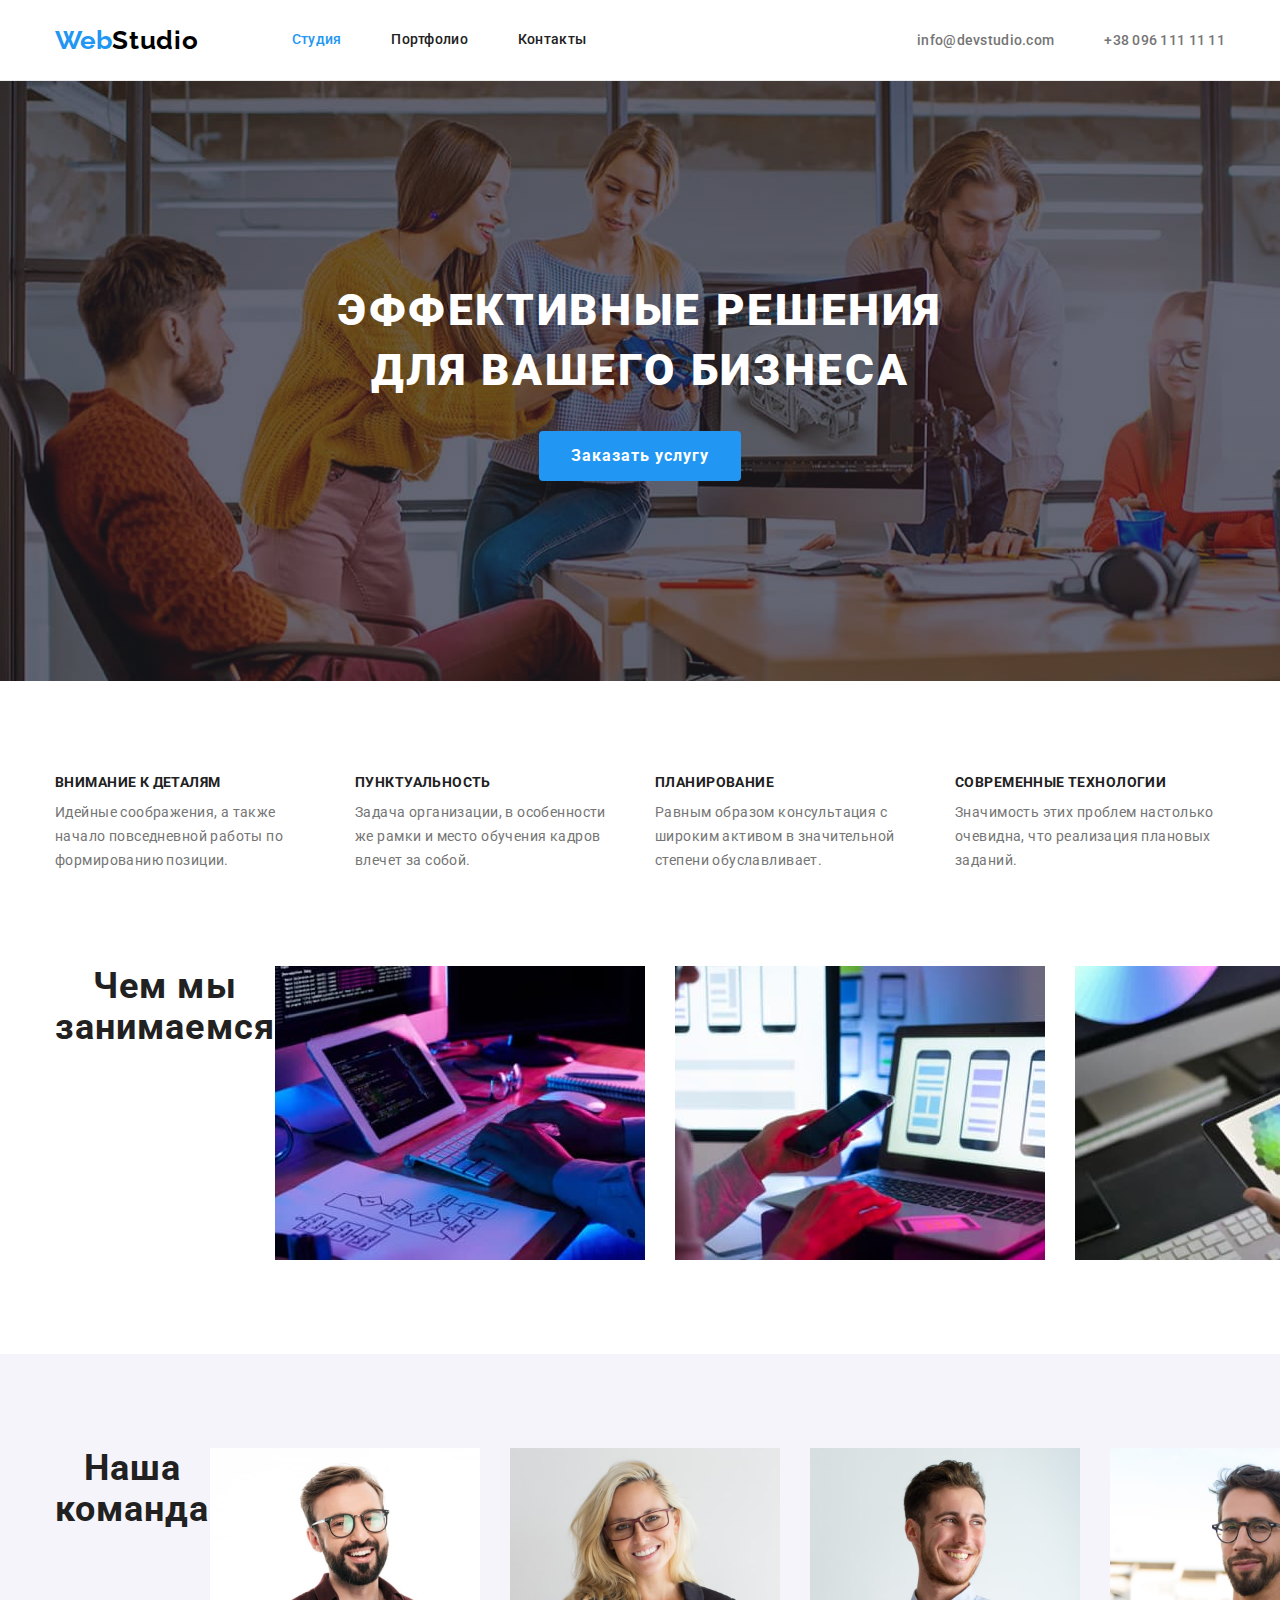
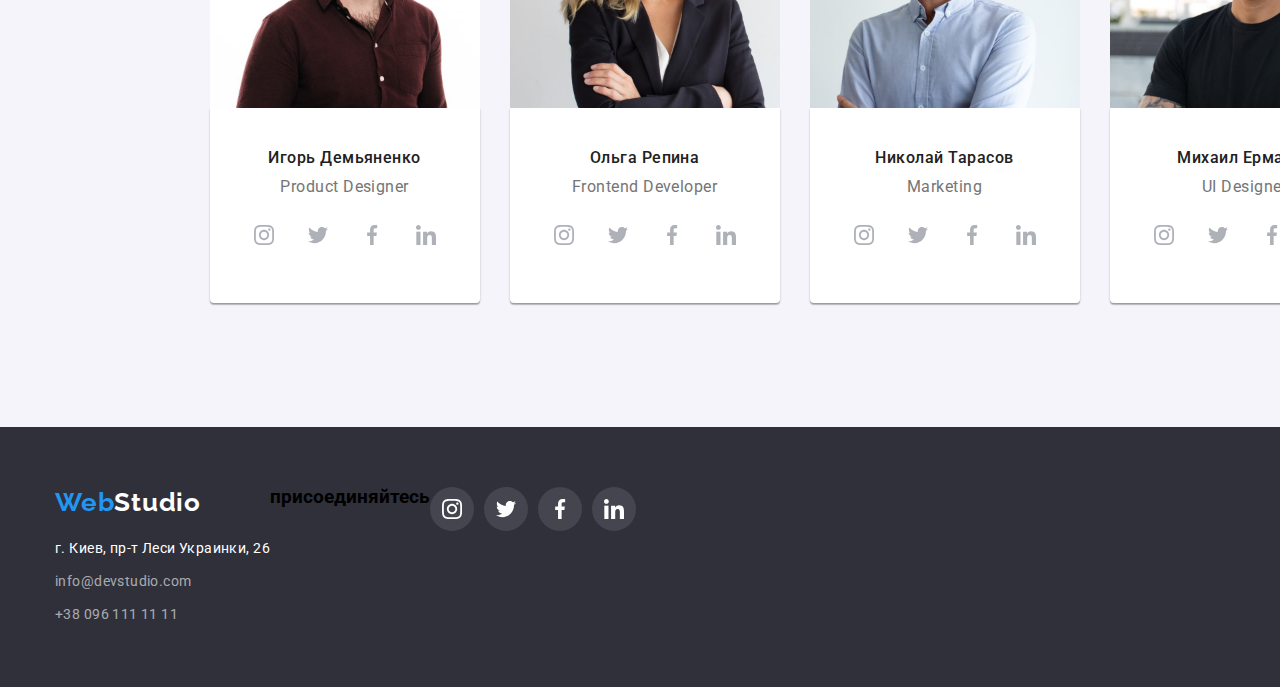
==== index.html @ 0be89f27 "hw4 изменения2" ====
<!DOCTYPE html>
<html lang="ru">
<head>
    <meta charset="UTF-8">
    <meta http-equiv="X-UA-Compatible" content="IE=edge">
    <meta name="viewport" content="width=device-width, initial-scale=1.0">
    <link rel="preconnect" href="https://fonts.googleapis.com">
    <link rel="preconnect" href="https://fonts.gstatic.com" crossorigin>
    <link href="https://fonts.googleapis.com/css2?family=Raleway:wght@700&family=Roboto:wght@400;500;700;900&display=swap" rel="stylesheet">
    <link rel="stylesheet" href="https://cdnjs.cloudflare.com/ajax/libs/modern-normalize/1.1.0/modern-normalize.min.css">
    <link rel="stylesheet" href="./css/styles.css">

    <title>Document</title>
</head>
<body>
    <header class="header">
        <div class= "container main-nav">
        <a href="" class="header-logo link">Web<span class="header-logo-two link">Studio</span></a>
    <nav class="header-navigation">
     <ul class="header-list list">
         <li class="header-item"><a href="./index.html" class="header-link link current" >Студия</a></li>
         <li class="header-item"><a href="./portfolio.html" class="header-link link" >Портфолио</a></li>
         <li class="header-item"><a href="" class="header-link link">Контакты</a></li>
     </ul>
        </nav>
    <ul class="mailto-tel list">
     <li class="mailto-tel-item"><a href="mailto:info@devstudio.com" class="header-mailto link">info@devstudio.com</a><br></li>
     <li class="mailto-tel-item"><a href="tel:+380961111111" class="header-tel link">+38 096 111 11 11</a></li>
  </div>
    </header>

<main>
    <section class="hero">
        <h1 class="hero-title">Эффективные решения <br/> для вашего бизнеса</h1>
        <button type="button" class="hero-btn">Заказать услугу</button>            
    </section>

    <section class="section-one section">
         <!-- скрытый заголовок-->
         <h2 class="visually-hidden">Наши обязанности</h2>
        <div class="container">
        <ul class="section-one-list list">
            <li class="section-one-item">
                <h3 class="section-one-subtitle">Внимание к деталям</h3>
                <p class="section-one-text">Идейные соображения, а также начало повседневной работы по формированию позиции.</p>
            </li>
            <li class="section-one-item">
                <h3 class="section-one-subtitle">Пунктуальность</h3>
                <p class="section-one-text">Задача организации, в особенности же рамки и место обучения кадров влечет за собой.</p>
            </li>
            <li class="section-one-item">
                <h3 class="section-one-subtitle">Планирование</h3>
                <p class="section-one-text">Равным образом консультация с широким активом в значительной степени обуславливает.</p>
            </li>
            <li class="section-one-item">
                <h3 class="section-one-subtitle">Современные технологии</h3>
                <p class="section-one-text">Значимость этих проблем настолько очевидна, что реализация плановых заданий.</p>
            </li>
        </ul>
    </div>
    </section>

    <section class="work section">
        <div class= "container">
        <h2 class="work-top-text">Чем мы занимаемся</h2>
        <ul class="work-list list">
            <li class="work-item"><img src="./images/img.jpg" alt="Пишем сайт" width="370" height="294"/></li>
            <li class="work-item"><img src="./images/img1.jpg" alt="Создаем макет" width="370" height="294"/></li>
            <li class="work-item"><img src="./images/img2.jpg" alt="Создаем дизайн" width="370" height="294"/></li>
        </ul>
    </div>
    </section>

    <section class="team section">
        <div class= "container">
        <h2 class="team-top-text">Наша команда</h2>
        <ul class="team-list list">
            <li class="team-item"><img src="./images/foto.jpg" alt="Product Designer" width="270" height="260"/>
        <div class="team-card">
                <h3 class="team-subtitle">Игорь Демьяненко</h3>
                <p class="team-text">Product Designer</p>
                <ul class="team-soc-list list">
                    <li class="team-soc-item">
                        <a href="" class="team-soc-link">
                        <svg class="team-soc-icon" width="20" height="20">
                            <use href="./images/symbol-defs.svg#icon-instagram-2"></use>
                        </svg>
                        </a>
                    </li>
                    <li class="team-soc-item">
                        <a href="" class="team-soc-link">
                            <svg class="team-soc-icon" width="20" height="20">
                                <use href="./images/symbol-defs.svg#icon-twitter-1"></use>
                            </svg>
                        </a>
                    </li>
                    <li class="team-soc-item">
                        <a href="" class="team-soc-link">
                            <svg class="team-soc-icon" width="20" height="20">
                                <use href="./images/symbol-defs.svg#icon-facebook-1"></use>
                            </svg>
                        </a>
                    </li>
                    <li class="team-soc-item">
                        <a href="" class="team-soc-link">
                            <svg class="team-soc-icon" width="20" height="20">
                                <use href="./images/symbol-defs.svg#icon-linkedin-1"></use>
                            </svg>
                        </a>
                    </li>
                </ul>
                </div>
            </li>
            <li class="team-item"><img src="./images/foto1.jpg" alt="Frontend Developer" width="270" height="260"/>
                <div class="team-card">
                <h3 class="team-subtitle">Ольга Репина</h3>
                <p class="team-text">Frontend Developer</p>
                <ul class="team-soc-list list">
                    <li class="team-soc-item">
                        <a href="" class="team-soc-link">
                            <svg class="team-soc-icon" width="20" height="20">
                                <use href="./images/symbol-defs.svg#icon-instagram-2"></use>
                            </svg>
                        </a>
                    </li>
                    <li class="team-soc-item">
                        <a href="" class="team-soc-link">
                            <svg class="team-soc-icon" width="20" height="20">
                                <use href="./images/symbol-defs.svg#icon-twitter-1"></use>
                            </svg>
                        </a>
                    </li>
                    <li class="team-soc-item">
                        <a href="" class="team-soc-link">
                            <svg class="team-soc-icon" width="20" height="20">
                                <use href="./images/symbol-defs.svg#icon-facebook-1"></use>
                            </svg>
                        </a>
                    </li>
                    <li class="team-soc-item">
                        <a href="" class="team-soc-link">
                            <svg class="team-soc-icon" width="20" height="20">
                                <use href="./images/symbol-defs.svg#icon-linkedin-1"></use>
                            </svg>
                        </a>
                    </li>
                </ul>
                </div>
            </li>
            <li class="team-item"><img src="./images/foto2.jpg" alt="Marketing" width="270" height="260"/>
            <div class="team-card">
                <h3 class="team-subtitle">Николай Тарасов</h3>
                <p class="team-text">Marketing</p>
                <ul class="team-soc-list list">
                    <li class="team-soc-item">
                        <a href="" class="team-soc-link">
                            <svg class="team-soc-icon" width="20" height="20">
                                <use href="./images/symbol-defs.svg#icon-instagram-2"></use>
                            </svg>
                        </a>
                    </li>
                    <li class="team-soc-item">
                        <a href="" class="team-soc-link">
                            <svg class="team-soc-icon" width="20" height="20">
                                <use href="./images/symbol-defs.svg#icon-twitter-1"></use>
                            </svg>
                        </a>
                    </li>
                    <li class="team-soc-item">
                        <a href="" class="team-soc-link">
                            <svg class="team-soc-icon" width="20" height="20">
                                <use href="./images/symbol-defs.svg#icon-facebook-1"></use>
                            </svg>
                        </a>
                    </li>
                    <li class="team-soc-item">
                        <a href="" class="team-soc-link">
                            <svg class="team-soc-icon" width="20" height="20">
                                <use href="./images/symbol-defs.svg#icon-linkedin-1"></use>
                            </svg>
                        </a>
                    </li>
                </ul>
            </div>
                </li>
            <li class="team-item"><img src="./images/foto3.jpg" alt="UI Designer" width="270" height="260"/> 
                <div class="team-card">
                <h3 class="team-subtitle">Михаил Ермаков</h3>
                <p class="team-text">UI Designer</p>
                <ul class="team-soc-list list">
                    <li class="team-soc-item">
                        <a href="" class="team-soc-link">
                            <svg class="team-soc-icon" width="20" height="20">
                                <use href="./images/symbol-defs.svg#icon-instagram-2"></use>
                            </svg>
                        </a>
                    </li>
                    <li class="team-soc-item">
                        <a href="" class="team-soc-link">
                            <svg class="team-soc-icon" width="20" height="20">
                                <use href="./images/symbol-defs.svg#icon-twitter-1"></use>
                            </svg>
                        </a>
                    </li>
                    <li class="team-soc-item">
                        <a href="" class="team-soc-link">
                            <svg class="team-soc-icon" width="20" height="20">
                                <use href="./images/symbol-defs.svg#icon-facebook-1"></use>
                            </svg>
                        </a>
                    </li>
                    <li class="team-soc-item">
                        <a href="" class="team-soc-link">
                            <svg class="team-soc-icon" width="20" height="20">
                                <use href="./images/symbol-defs.svg#icon-linkedin-1"></use>
                            </svg>
                        </a>
                    </li>
                </ul>
                </div>
            </li>
        </ul>
    </div>
    </section>
    </main>
<footer class="footer">
    <div class="container">
    <div class="footer-main">
        <a href="" class="footer-logo link">Web<span class="footer-logo-two link">Studio</span></a>
        <address class="adress">
            <div class="adress-text">г. Киев, пр-т Леси Украинки, 26</div>
            <div class="footer-contacts"><a href="mailto:info@devstudio.com"
                    class="adress-mailto link">info@devstudio.com</a> <br></div>
            <div> <a href="tel:+380961111111" class="adress-tel link">+38 096 111 11 11</a></div>
        </address>
        </div>
       
        <div class="footer-soc-content">
            <h3 class="footer-title">присоединяйтесь</h3>
            <ul class="footer-soc-list list">
                <li class="footer-soc-item">
                    <a href="" class="footer-soc-link">
                        <svg class="footer-soc-icon" width="20" height="20">
                            <use href="./images/symbol-defs.svg#icon-instagram-2"></use>
                        </svg>
                    </a>
                </li>
                <li class="footer-soc-item">
                    <a href="" class="footer-soc-link">
                        <svg class="footer-soc-icon" width="20" height="20">
                            <use href="./images/symbol-defs.svg#icon-twitter-1"></use>
                        </svg>
                    </a>
                </li>
                <li class="footer-soc-item">
                    <a href="" class="footer-soc-link">
                        <svg class="footer-soc-icon" width="20" height="20">
                            <use href="./images/symbol-defs.svg#icon-facebook-1"></use>
                        </svg>
                    </a>
                </li>
                <li class="footer-soc-item">
                    <a href="" class="footer-soc-link">
                        <svg class="footer-soc-icon" width="20" height="20">
                            <use href="./images/symbol-defs.svg#icon-linkedin-1"></use>
                        </svg>
                    </a>
                </li>
            </ul>
        </div>
    </div>
</footer>
    
</body>
</html>
---- css/styles.css ----
:root {
    --header-color: #757575;
    --title-color: #212121;
    --main-color: #FFFFFF;
}

html{
    box-sizing: border-box;
}

*, 
*::before, 
*::after{box-sizing: inherit;}

body {
    font-family: "Roboto", Tahoma, sans-serif;
    margin: 0;
}

h1,
h2,
h3,
h4,
h5,
h6,
p {
    margin-top: 0;
    margin-bottom: 0;
}

img
    {
    display: block;
    max-width: 100%;
}

.list {
    list-style: none;
    margin: 0;
    padding: 0;
}

.link {
    text-decoration: none;
}

.visually-hidden {
    position: absolute;
    white-space: nowrap;
    width: 1px;
    height: 1px;
    overflow: hidden;
    border: 0;
    padding: 0;
    clip: rect(0 0 0 0);
    clip-path: inset(50%);
    margin: -1px;
  }
  
  .container {
    margin-left: auto;
    margin-right: auto;
    padding-left: 15px;
    padding-right: 15px;
    width: 1200px;
    display: flex;
}

.main-nav{
    display: flex;
    align-items: center;
}

  /*------------index.html-----------*/

.header {
    border-bottom: 1px solid #ececec;
  }

  .header-list{
    display: flex;
  }

   .header-link{
    display: block;
    padding-top: 32px;
    padding-bottom: 32px;
    
    font-weight: 500;
    font-size: 14px;
    line-height: 1.14;
    letter-spacing: 0.02em;
    color: #212121;
   }



   .header-list .header-item:not(:last-child){
    margin-right: 50px;
   }

   .nav{
       display: block;
   }

.header-navigation{
    margin-left: 93px;
}

.header-logo {
    /*margin-right: 93px;
    margin-left: 215px;*/
    font-family: 'Raleway', Tahoma, sans-serif;
    font-style: normal;
    font-weight: 700;
    font-size: 26px;
    line-height: 1.19;
    color: #2196F3;
}

.header-logo-two {
    font-family: 'Raleway', Tahoma, sans-serif;
    font-style: normal;
    font-weight: 700;
    font-size: 26px;
    line-height: 1.19;
    letter-spacing: 0.03em;
    color: #000000;
}


.header-link:hover,
.header-link:focus {
    color: #2196F3;
}

.current {
    color: #2196F3 ;
}

.header-mailto, .header-tel {
    font-weight: 500;
    font-size: 14px;
    line-height: 1.14;
    letter-spacing: 0.02em;
    color: var(--header-color);
}

.mailto-tel{
    display: flex;
    margin-left: auto;
}

.mailto-tel .mailto-tel-item:not(:last-child){
    margin-right: 50px;
   }


.header-mailto:hover,
.header-mailto:focus,
.header-tel:hover,
.header-tel:focus {
    color: #2196F3;
}

.hero-title {
    margin-bottom: 30px;

    font-weight: 900;
    font-size: 44px;
    line-height: 1.36;
    letter-spacing: 0.06em;
    text-transform: uppercase;
    color: var(--main-color)
    }

.hero {
    padding-top: 200px;
    padding-bottom: 200px;
    background-color: #2F303A;
    text-align: center;
    background-image: linear-gradient(
     rgba(47, 48, 58, 0.4),
     rgba(47, 48, 58, 0.4)
     ),
      url(../images/img12.jpg);
background-repeat: no-repeat;
background-size: cover;
max-width: 1280px;
margin: 0 auto;
}

    .hero-btn {
    border-radius: 4px;
    border: 0;
    padding: 10px 32px;

    font-weight: 700;
    font-size: 16px;
    line-height: 1.88;
    letter-spacing: 0.06em;
    color: #FFFFFF;
    background-color: #2196F3;
    cursor: pointer;
}

.hero-btn:hover, 
.hero-btn:focus{
    color:#FFFFFF;
    background-color: #0f76ca;
}

.section {
    padding-top: 94px;
    padding-bottom: 94px;
}

.section-one-list{
    display: flex;
    flex-wrap: nowrap;
}

.section-one, .work {
    background-color: #FFFFFF;
}

.section-one-item {
    width: 270px;
    margin-right: 30px;
    margin-bottom: 30px;
}

.section-one-item:nth-child(4n) {
    margin-right: 0;
}

.section-one-item:nth-last-child(-n + 4) {
    margin-bottom: 0;
}

.section-one-subtitle {
    margin-top: 0;
    margin-bottom: 10px;
    font-size: 14px;
    line-height: 1.14;
    letter-spacing: 0.03em;
    text-transform: uppercase;
    color: #212121;
}

.section-one-text {
    font-weight: 400;
    font-size: 14px;
    line-height: 1.71;
    letter-spacing: 0.03em;
    color: var(--header-color);
}

.work{
    padding-top: 0;
}
.work-list{
    display: flex;
    align-items: center;
    padding: 0;
}

.work-item {
    width: 370px;
    margin-right: 30px;
    margin-bottom: 30px;
}

.work-item:nth-child(3n) {
    margin-right: 0;
}

.work-item:nth-last-child(-n + 3) {
    margin-bottom: 0;
}

.work-top-text {
    margin-top: 0;
    margin-bottom: 50px;
   padding: 0;
   font-size: 36px;
   line-height: 1.12;
   text-align: center;
   letter-spacing: 0.03em;
   color: var(--title-color);
}

.team-top-text {
    margin-bottom: 50px;

    font-size: 36px;
    line-height: 1.12;
    text-align: center;
    letter-spacing: 0.03em;
    color: var(--title-color);
 }


.team {
   background: #F5F4FA;
}

.team-card {
    padding-top: 30px;
    padding-bottom: 30px;
    box-shadow: 0px 1px 3px rgba(0, 0, 0, 0.12),
        0px 1px 1px rgba(0, 0, 0, 0.14),
        0px 2px 1px rgba(0, 0, 0, 0.2);
    border-radius: 0px 0px 4px 4px;

    background: #FFFFFF;
}

.team-subtitle {
    font-weight: 500;
    font-size: 16px;
    line-height: 1.19;
    text-align: center;
    letter-spacing: 0.03em;
    color: #212121;
}

.team-text {
    font-size: 16px;
    line-height: 1.19;
    text-align: center;
    letter-spacing: 0.03em;
    color: var(--header-color);
    margin-bottom: 16px;
}

.team-list {
    display: flex;
    align-items: center;

    padding: 0;
    margin: 0;
}

.team-item {
    padding-bottom: 30px;
    margin: 0;
}

.team-subtitle {
    margin: 10px;
}

.team-item {
    width: 270px;
    margin-right: 30px;
    margin-bottom: 30px;
}

.team-item:nth-child(4n) {
    margin-right: 0;
}

.team-item:nth-last-child(-n + 4) {
    margin-bottom: 0;
}

.team-soc-item+.team-soc-item {
    margin-left: 10px;
}

.team-soc-link {
    width: 44px;
    height: 44px;
    background-color: #FFFFFF;
    border-radius: 50%;
    display: flex;
    justify-content: center;
    align-items: center;
    color: #AFB1B8;
   }

.team-soc-icon {
    fill: currentColor;
}

.team-soc-link:hover,
.team-soc-link:focus{
    background-color: #2196F3;
    color: #FFFFFF;
}

.team-soc-list {
    display: flex;
    justify-content: center;
    margin-bottom: 16px;
}


.footer {
    padding-top: 60px;
    padding-bottom: 60px;
    display: flex;
    background-color: #2F303A;
    
}

.footer-logo {
    font-family: 'Raleway', Tahoma, sans-serif;
    font-style: normal;
    font-weight: 700;
    font-size: 26px;
    line-height: 1.19;
    letter-spacing: 0.03em;
    color: #2196F3;
}

.footer-logo-two {
    font-family: 'Raleway', Tahoma, sans-serif;
    font-style: normal;
    font-weight: 700;
    font-size: 26px;
    line-height: 1.19;
    letter-spacing: 0.03em;
    color: #FFFFFF;
}

.adress-text {
    padding-top: 20px;
    margin-bottom: 9px;
    font-style: normal;
    font-size: 14px;
    line-height: 1.71;
    letter-spacing: 0.03em;
    color: #FFFFFF;
}

.footer-contacts {
    margin-bottom: 9px;
}

.adress-mailto {
    font-style: normal;
    font-size: 14px;
    line-height: 1.71;
    letter-spacing: 0.03em;
    color: rgba(255, 255, 255, 0.6);
}

.adress-mailto:hover, 
.adress-mailto:focus,
.adress-tel:hover, 
.adress-tel:focus{
    color: #2196F3;
}

.adress-tel {
    font-style: normal;
    font-size: 14px;
    line-height: 1.71;
    letter-spacing: 0.03em;
    color: rgba(255, 255, 255, 0.6);
}

.footer-soc-item+.footer-soc-item {
    margin-left: 10px;
}

.footer-soc-link {
    width: 44px;
    height: 44px;
    background-color: rgba(255, 255, 255, 0.1);
    border-radius: 50%;
    display: flex;
    justify-content: center;
    align-items: center;
    color: #FFFFFF;
}

.footer-soc-icon {
    fill: currentColor;
}

.footer-soc-link:hover,
.footer-soc-link:focus {
    background-color: #2196F3;
    color: #FFFFFF;
}

.footer-soc-list {
    display: flex;
}

.footer-soc-content {
    display: flex;

}
/*------------portfolio.html-----------*/

.section-portfolio{
    background-color: #FFFFFF;
}
.section-portfolio-list, .section-portfolio-list-nav {
    display: flex;
    flex-wrap: wrap;
    padding: 0;
    }

.section-portfolio-item {
    width:hi;
    margin-right: 30px;
    margin-bottom: 30px;
}

.section-portfolio-item:nth-child(3n) {
    margin-right: 0;
}

.section-portfolio-item:nth-last-child(-n + 3) {
    margin-bottom: 0;
} 


/*.section-portfolio-list{
    display: flex;
    flex-wrap: wrap;
    margin-left: -30px;
    margin-bottom: -30px;
}

.section-portfolio-item{
    width: calc(100% / 3 - 30px);
    margin-left: 30px;
    margin-bottom: 30px;
}
*/

.section-portfolio-btn:hover,
.section-portfolio-btn:focus {
    color: #FFFFFF;
    background-color: #2196F3;
}

.section-portfolio-subtitle {
    margin-bottom: 4px;
    font-size: 18px;
    line-height: 2;
    letter-spacing: 0.06em;
    color: #212121;
}

.section-portfolio-text {
    font-size: 16px;
    line-height: 1.9;
    letter-spacing: 0.03em;
    color: var(--header-color)
}

.section-portfolio-btn{
    border-radius: 4px;
    display: inline-block;
    padding: 6px 22px;

    border: none;
    font-weight: 500;
    font-size: 16px;
    line-height: 1.63;
    text-align: center;
  
    color: #212121;
    background-color:  #F5F4FA;
    cursor: pointer;
}

.section-portfolio-list-nav{
    display: flex;
    justify-content: center;
    margin-bottom: 50px;
}

.section-portfolio-list-nav .section-portfolio-item-nav:not(:last-child) {
    margin-right: 8px;
}

.cards{
    padding: 20px 24px;
    border: 1px solid #EEEEEE;
}
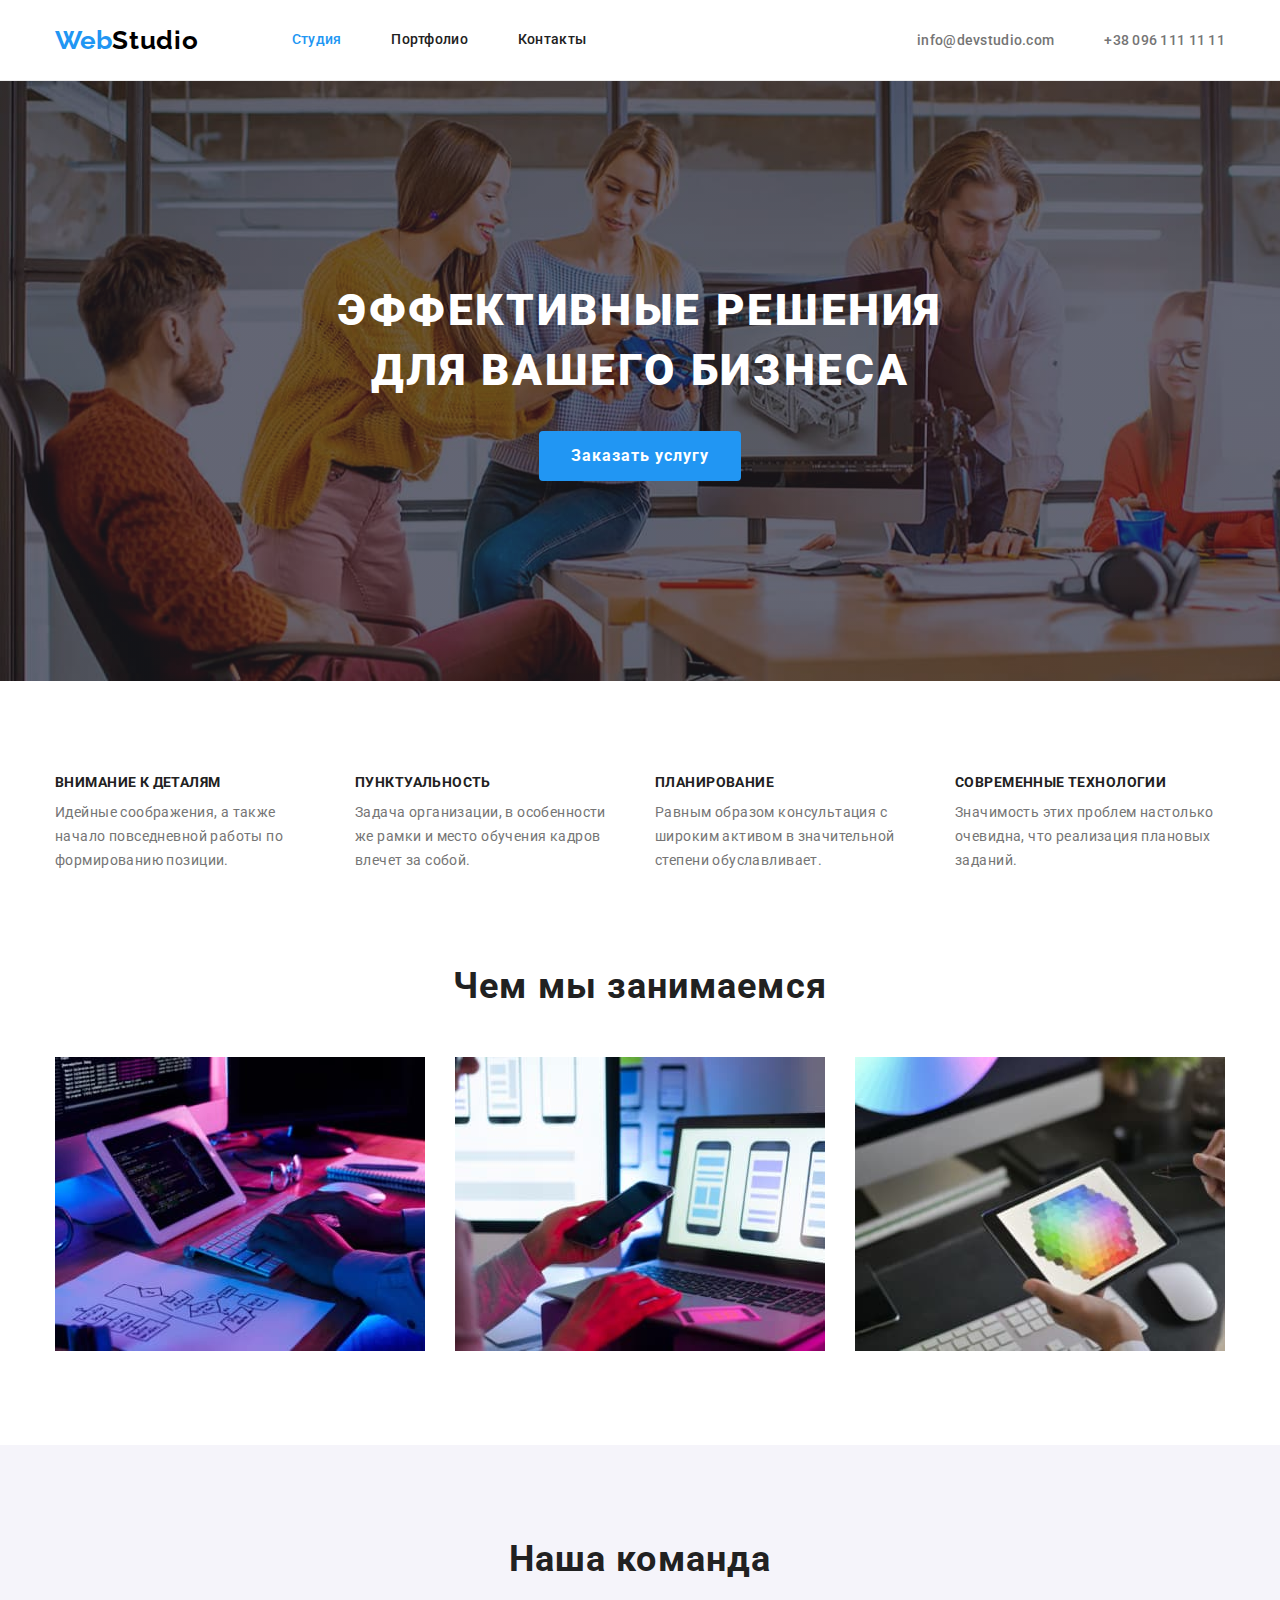
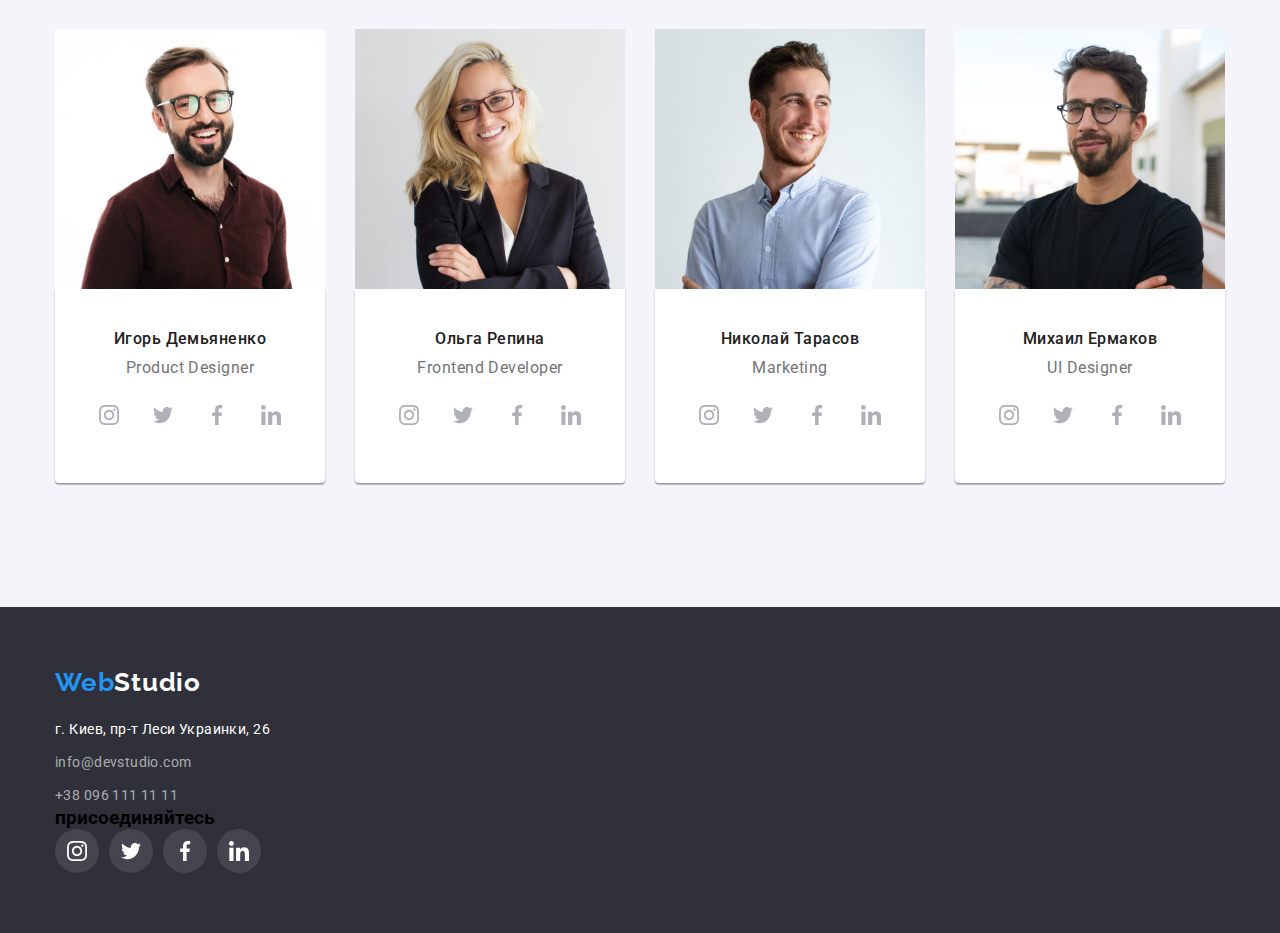
==== commit 36ed6d44: "изменения3" ====
--- a/index.html
+++ b/index.html
@@ -234,8 +234,7 @@
             <div> <a href="tel:+380961111111" class="adress-tel link">+38 096 111 11 11</a></div>
         </address>
         </div>
-       
-        <div class="footer-soc-content">
+    <div class="footer-soc-content">
             <h3 class="footer-title">присоединяйтесь</h3>
             <ul class="footer-soc-list list">
                 <li class="footer-soc-item">
--- a/css/styles.css
+++ b/css/styles.css
@@ -63,7 +63,7 @@
     padding-left: 15px;
     padding-right: 15px;
     width: 1200px;
-    display: flex;
+    display: ;
 }
 
 .main-nav{
@@ -186,7 +186,7 @@
       url(../images/img12.jpg);
 background-repeat: no-repeat;
 background-size: cover;
-max-width: 1280px;
+max-width: 1600px;
 margin: 0 auto;
 }
 
@@ -402,7 +402,6 @@
     padding-bottom: 60px;
     display: flex;
     background-color: #2F303A;
-    
 }
 
 .footer-logo {
@@ -491,10 +490,8 @@
     display: flex;
 }
 
-.footer-soc-content {
-    display: flex;
-
-}
+
+
 /*------------portfolio.html-----------*/
 
 .section-portfolio{
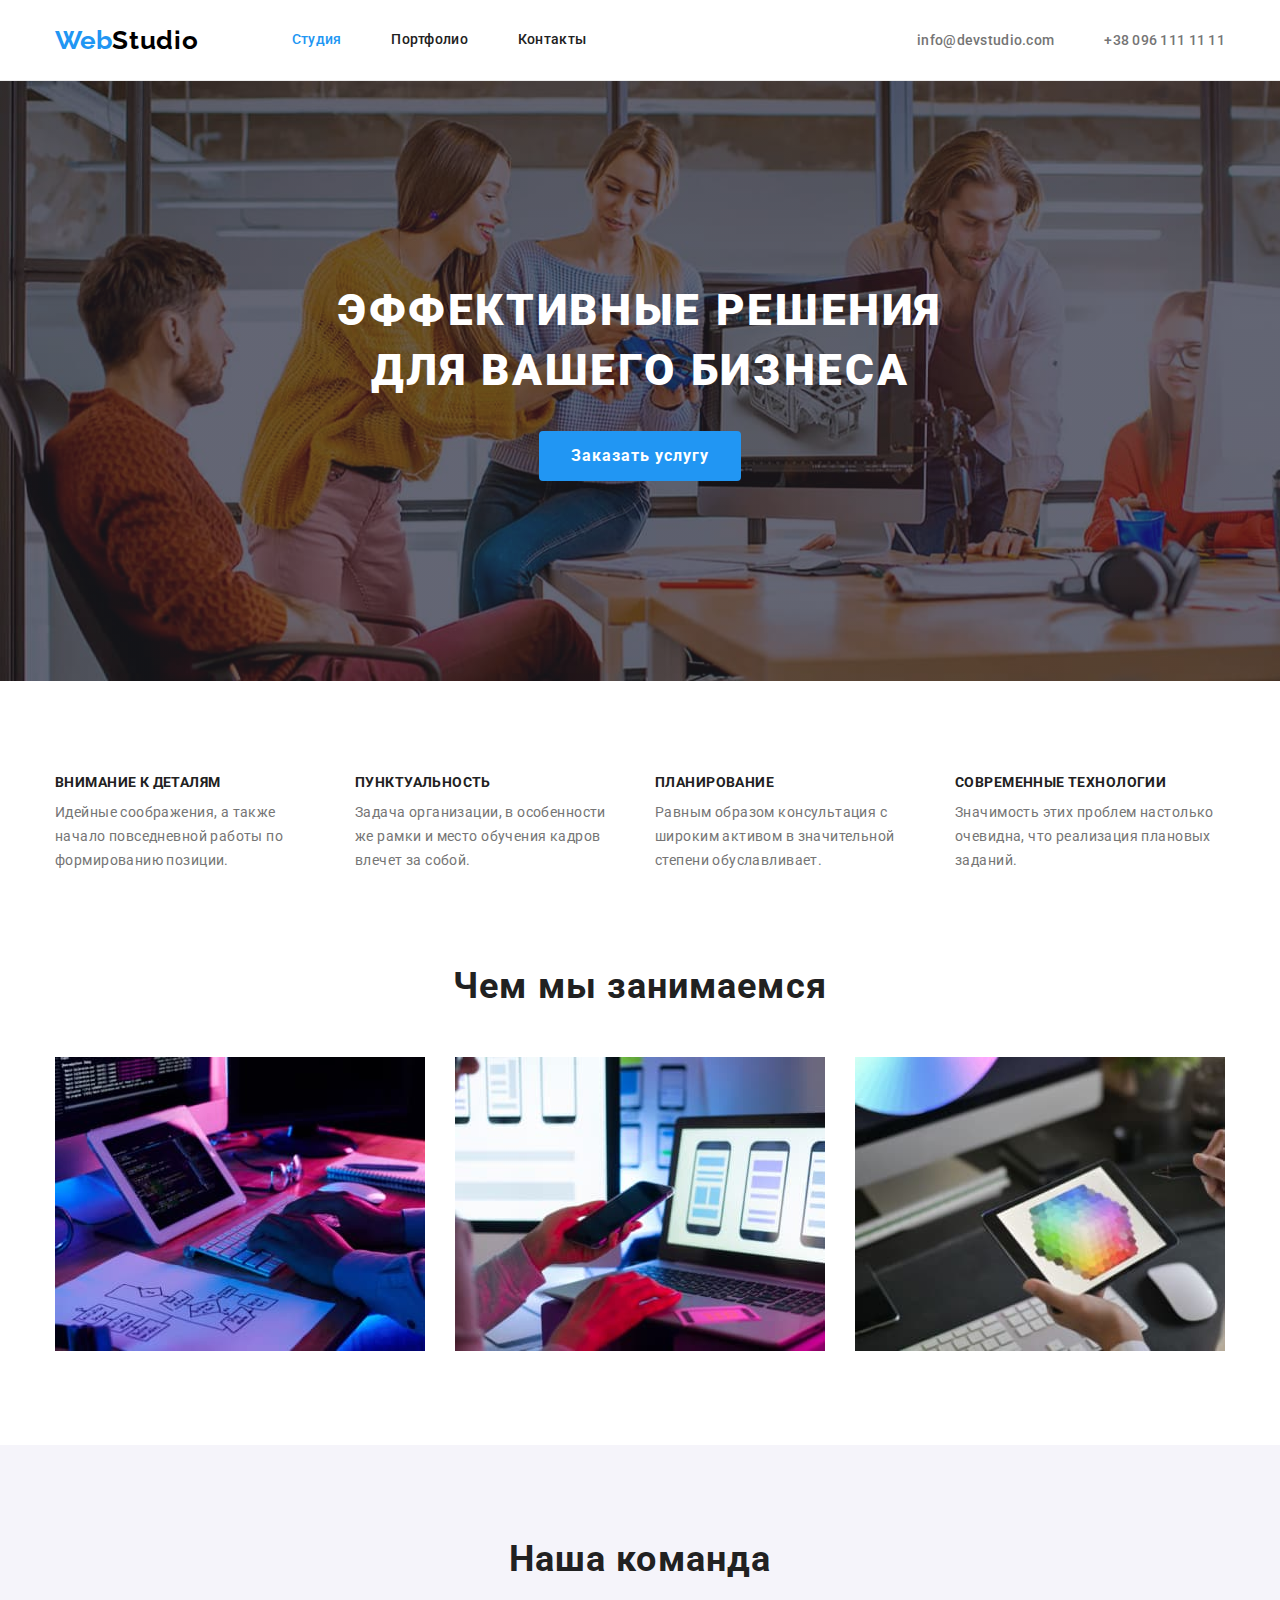
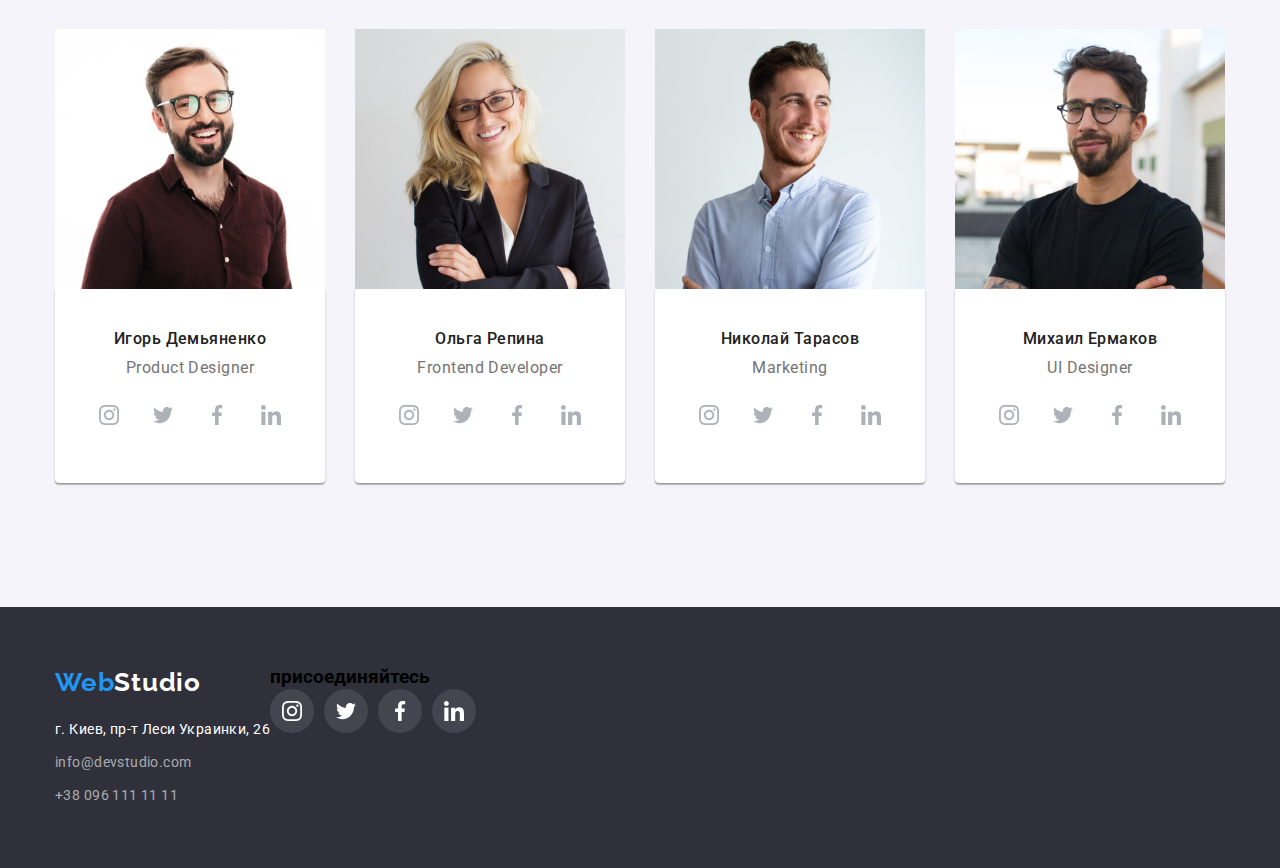
==== commit 1658cac5: "изменения4" ====
--- a/index.html
+++ b/index.html
@@ -233,7 +233,7 @@
                     class="adress-mailto link">info@devstudio.com</a> <br></div>
             <div> <a href="tel:+380961111111" class="adress-tel link">+38 096 111 11 11</a></div>
         </address>
-        </div>
+    </div>
     <div class="footer-soc-content">
             <h3 class="footer-title">присоединяйтесь</h3>
             <ul class="footer-soc-list list">
--- a/css/styles.css
+++ b/css/styles.css
@@ -55,15 +55,14 @@
     clip: rect(0 0 0 0);
     clip-path: inset(50%);
     margin: -1px;
-  }
-  
-  .container {
+}
+
+.container {
     margin-left: auto;
     margin-right: auto;
     padding-left: 15px;
     padding-right: 15px;
     width: 1200px;
-    display: ;
 }
 
 .main-nav{
@@ -71,17 +70,17 @@
     align-items: center;
 }
 
-  /*------------index.html-----------*/
+/*------------index.html-----------*/
 
 .header {
     border-bottom: 1px solid #ececec;
-  }
-
-  .header-list{
-    display: flex;
-  }
-
-   .header-link{
+}
+
+.header-list{
+    display: flex;
+}
+
+.header-link{
     display: block;
     padding-top: 32px;
     padding-bottom: 32px;
@@ -91,17 +90,17 @@
     line-height: 1.14;
     letter-spacing: 0.02em;
     color: #212121;
-   }
-
-
-
-   .header-list .header-item:not(:last-child){
+}
+
+
+
+.header-list .header-item:not(:last-child){
     margin-right: 50px;
-   }
-
-   .nav{
-       display: block;
-   }
+}
+
+.nav{
+    display: block;
+}
 
 .header-navigation{
     margin-left: 93px;
@@ -153,7 +152,7 @@
 
 .mailto-tel .mailto-tel-item:not(:last-child){
     margin-right: 50px;
-   }
+}
 
 
 .header-mailto:hover,
@@ -180,10 +179,10 @@
     background-color: #2F303A;
     text-align: center;
     background-image: linear-gradient(
-     rgba(47, 48, 58, 0.4),
-     rgba(47, 48, 58, 0.4)
-     ),
-      url(../images/img12.jpg);
+    rgba(47, 48, 58, 0.4),
+    rgba(47, 48, 58, 0.4)
+    ),
+    url(../images/img12.jpg);
 background-repeat: no-repeat;
 background-size: cover;
 max-width: 1600px;
@@ -282,12 +281,12 @@
 .work-top-text {
     margin-top: 0;
     margin-bottom: 50px;
-   padding: 0;
-   font-size: 36px;
-   line-height: 1.12;
-   text-align: center;
-   letter-spacing: 0.03em;
-   color: var(--title-color);
+padding: 0;
+font-size: 36px;
+line-height: 1.12;
+text-align: center;
+letter-spacing: 0.03em;
+color: var(--title-color);
 }
 
 .team-top-text {
@@ -298,11 +297,11 @@
     text-align: center;
     letter-spacing: 0.03em;
     color: var(--title-color);
- }
+}
 
 
 .team {
-   background: #F5F4FA;
+background: #F5F4FA;
 }
 
 .team-card {
@@ -378,7 +377,7 @@
     justify-content: center;
     align-items: center;
     color: #AFB1B8;
-   }
+}
 
 .team-soc-icon {
     fill: currentColor;
@@ -402,6 +401,15 @@
     padding-bottom: 60px;
     display: flex;
     background-color: #2F303A;
+}
+
+.footer .container {
+    display: inline-flex;
+}
+
+​.footer-soc-content{
+    margin-left: 70px;
+    margin-top: 72px;
 }
 
 .footer-logo {
@@ -489,7 +497,6 @@
 .footer-soc-list {
     display: flex;
 }
-
 
 
 /*------------portfolio.html-----------*/
@@ -563,7 +570,6 @@
     font-size: 16px;
     line-height: 1.63;
     text-align: center;
-  
     color: #212121;
     background-color:  #F5F4FA;
     cursor: pointer;
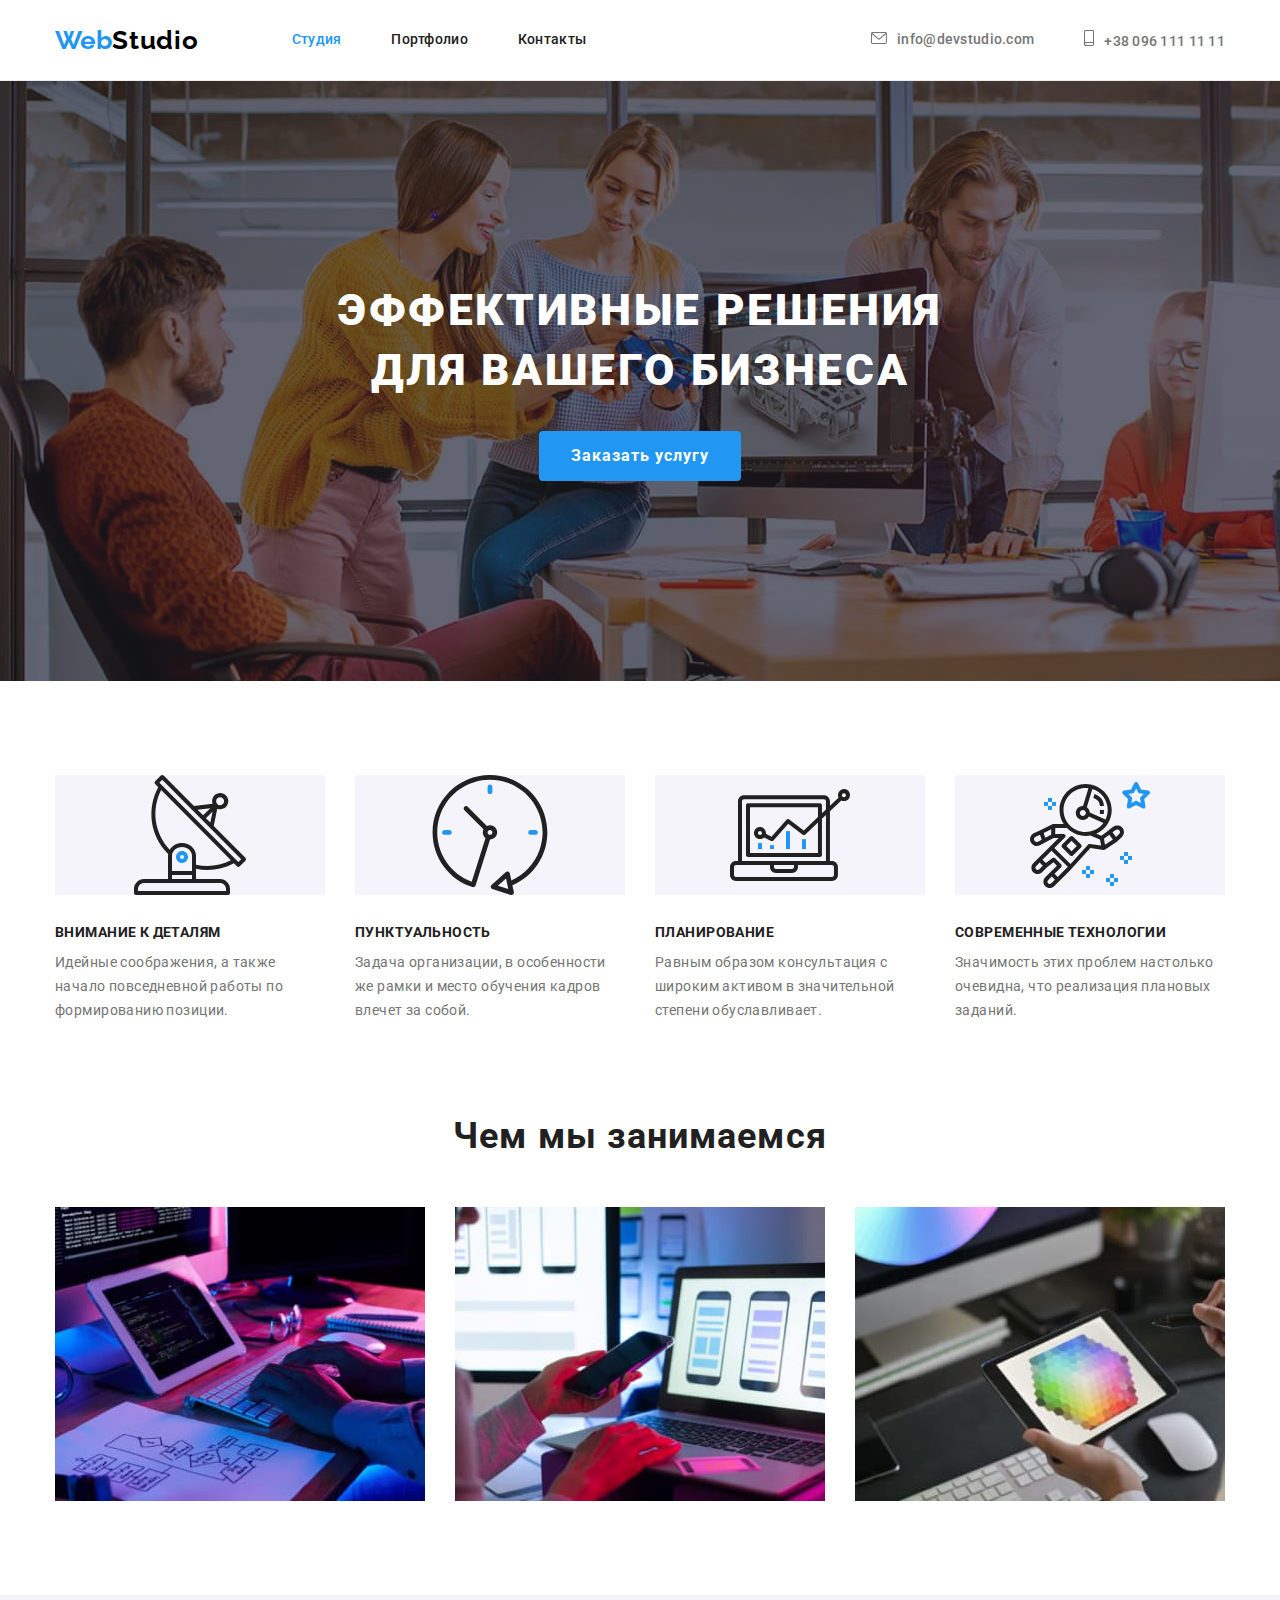
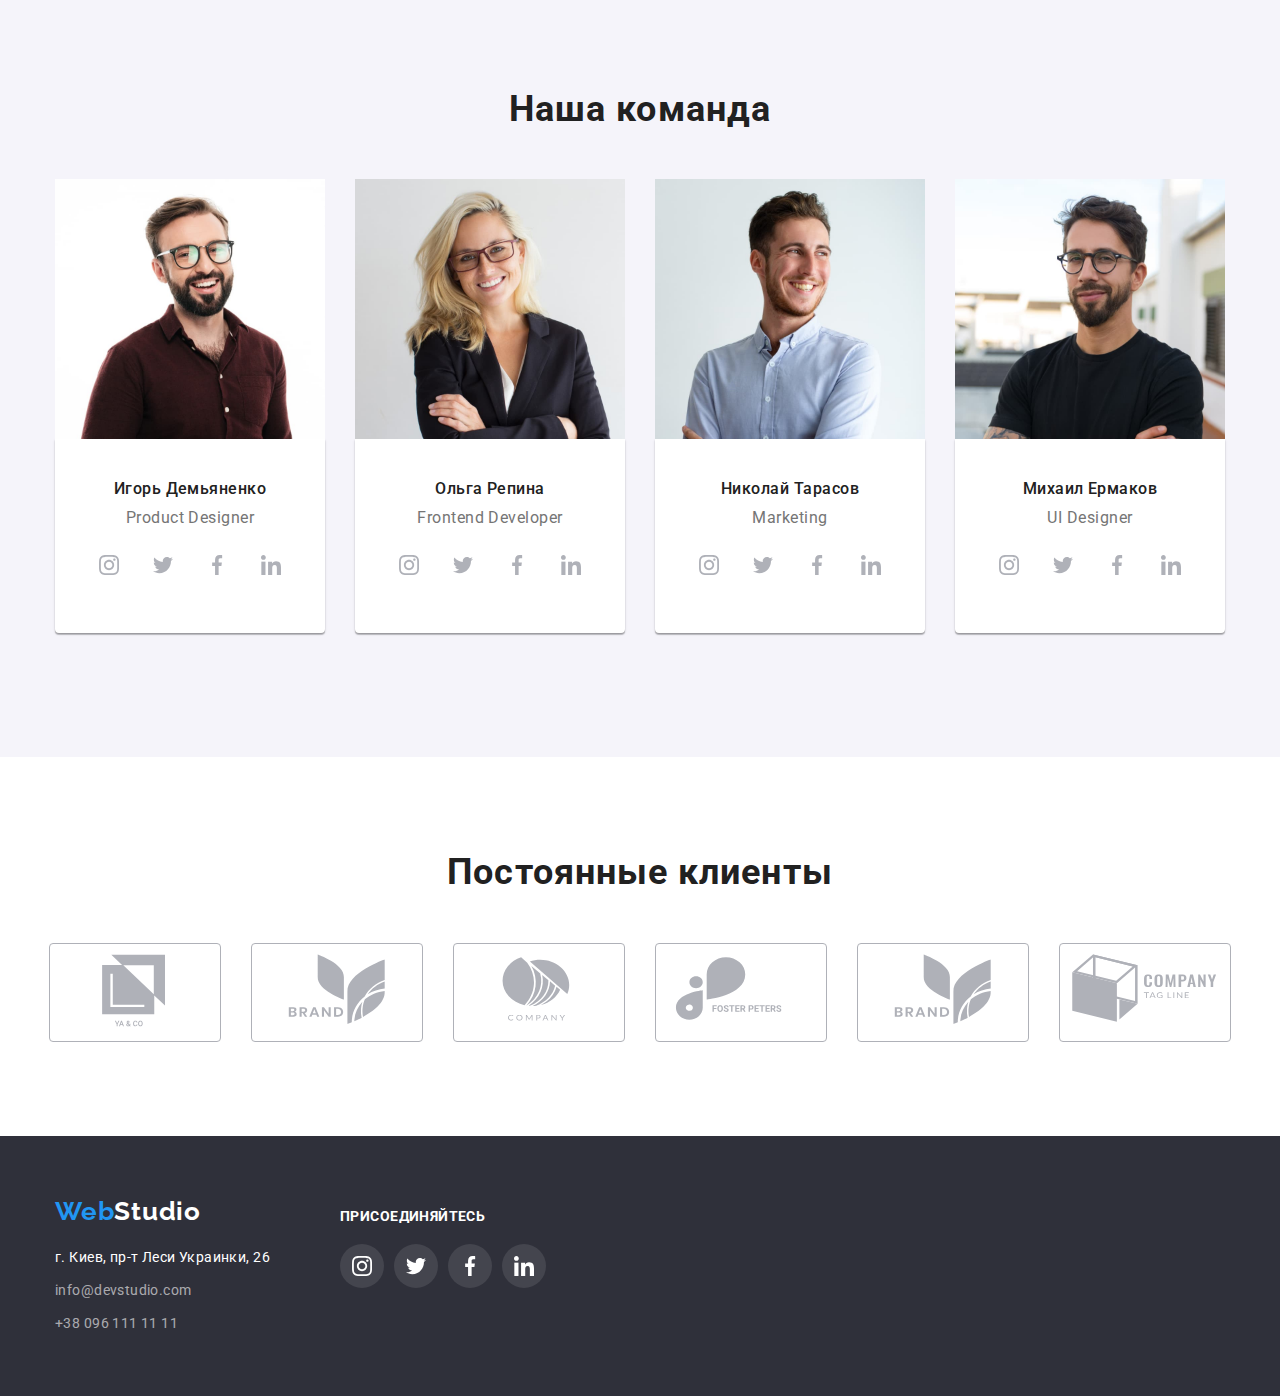
==== commit 70c40662: "изменения6" ====
--- a/index.html
+++ b/index.html
@@ -24,8 +24,16 @@
      </ul>
         </nav>
     <ul class="mailto-tel list">
-     <li class="mailto-tel-item"><a href="mailto:info@devstudio.com" class="header-mailto link">info@devstudio.com</a><br></li>
-     <li class="mailto-tel-item"><a href="tel:+380961111111" class="header-tel link">+38 096 111 11 11</a></li>
+     <li class="mailto-tel-item"><a href="mailto:info@devstudio.com" class="header-mailto link">
+        <svg class="mailto-tel-soc-icon" width="16" height="12">
+            <use href="./images/symbol.svg#icon-envelope-hover-1"></use>
+        </svg>info@devstudio.com</a>
+    </li>
+     <li class="mailto-tel-item"><a href="tel:+380961111111" class="header-tel link">
+         <svg class="mailto-tel-soc-icon" width="10" height="16">
+        <use href="./images/symbol.svg#icon-smartphone-1"></use>
+    </svg>+38 096 111 11 11</a>
+    </li>
   </div>
     </header>
 
@@ -40,20 +48,20 @@
          <h2 class="visually-hidden">Наши обязанности</h2>
         <div class="container">
         <ul class="section-one-list list">
-            <li class="section-one-item">
-                <h3 class="section-one-subtitle">Внимание к деталям</h3>
+            <li class="section-one-item icon-antenna">
+            <h3 class="section-one-subtitle">Внимание к деталям</h3>
                 <p class="section-one-text">Идейные соображения, а также начало повседневной работы по формированию позиции.</p>
             </li>
-            <li class="section-one-item">
+            <li class="section-one-item icon-clock">
                 <h3 class="section-one-subtitle">Пунктуальность</h3>
                 <p class="section-one-text">Задача организации, в особенности же рамки и место обучения кадров влечет за собой.</p>
             </li>
-            <li class="section-one-item">
+            <li class="section-one-item icon-diagram">
                 <h3 class="section-one-subtitle">Планирование</h3>
                 <p class="section-one-text">Равным образом консультация с широким активом в значительной степени обуславливает.</p>
             </li>
-            <li class="section-one-item">
-                <h3 class="section-one-subtitle">Современные технологии</h3>
+            <li class="section-one-item icon-astronaut">
+            <h3 class="section-one-subtitle">Современные технологии</h3>
                 <p class="section-one-text">Значимость этих проблем настолько очевидна, что реализация плановых заданий.</p>
             </li>
         </ul>
@@ -221,6 +229,52 @@
             </li>
         </ul>
     </div>
+    </section>
+    <section class="clients section">
+        <div class="container">
+            <h2 class="clients-text">Постоянные клиенты</h2>
+            <ul class= "clients-soc-list list">
+                <li class="clients-soc-item">
+                    <a href="" class="clients-soc-link">
+                        <svg class="clients-soc-icon" width="170" height="92">
+                            <use href="./images/symbol-logo.svg#icon-Logo"></use>
+                        </svg>
+                    </a>
+                </li>
+                <li class="clients-soc-item">
+                    <a href="" class="clients-soc-link">
+                        <svg class="clients-soc-icon" width="170" height="92">
+                            <use href="./images/symbol-logo.svg#icon-Logo-1"></use>
+                        </svg>
+                    </a>
+                <li class="clients-soc-item">
+                    <a href="" class="clients-soc-link">
+                        <svg class="clients-soc-icon" width="170" height="92">
+                            <use href="./images/symbol-logo.svg#icon-Logo-2"></use>
+                        </svg>
+                    </a>
+                </li>
+                <li class="clients-soc-item">
+                    <a href="" class="clients-soc-link">
+                        <svg class="clients-soc-icon" width="170" height="92">
+                            <use href="./images/symbol-logo.svg#icon-Logo-3"></use>
+                        </svg>
+                    </a>
+                <li class="clients-soc-item">
+                    <a href="" class="clients-soc-link">
+                        <svg class="clients-soc-icon" width="170" height="92">
+                            <use href="./images/symbol-logo.svg#icon-Logo-4"></use>
+                        </svg>
+                    </a>
+                </li>
+                <li class="clients-soc-item">
+                    <a href="" class="clients-soc-link">
+                        <svg class="clients-soc-icon" width="170" height="92">
+                            <use href="./images/symbol-logo.svg#icon-Logo-5"></use>
+                        </svg>
+                    </a>
+            </ul>
+        </div>
     </section>
     </main>
 <footer class="footer">
--- a/css/styles.css
+++ b/css/styles.css
@@ -161,6 +161,12 @@
 .header-tel:focus {
     color: #2196F3;
 }
+
+.mailto-tel-soc-icon{
+    margin-right: 10px;
+    fill: currentColor;
+}
+
 
 .hero-title {
     margin-bottom: 30px;
@@ -229,6 +235,33 @@
     margin-bottom: 30px;
 }
 
+.section-one-item::before{
+    display: block;
+    content: '';
+    height: 120px;
+    background: #F5F4FA;
+    background-size: contain;
+    background-repeat: no-repeat;
+    background-position: center;
+    margin-bottom: 30px;
+}
+
+.icon-antenna::before{
+    background-image: url('../images/antenna.svg');
+}
+
+.icon-clock::before {
+    background-image: url('../images/clock.svg');
+}
+
+.icon-diagram::before {
+    background-image: url('../images/diagram.svg');
+}
+
+.icon-astronaut::before {
+    background-image: url('../images/astronaut.svg');
+}
+
 .section-one-item:nth-child(4n) {
     margin-right: 0;
 }
@@ -395,6 +428,43 @@
     margin-bottom: 16px;
 }
 
+.clients-text{
+    font-weight: 700;
+    font-size: 36px;
+    line-height: 42px;
+    text-align: center;
+    letter-spacing: 0.03em;
+    
+    color: #212121;
+    margin-bottom: 50px;
+}
+
+.clients-soc-link{
+    border: 1px solid #AFB1B8;
+    box-sizing: border-box;
+    border-radius: 4px;
+    display: block;
+    color: #AFB1B8;
+}
+
+.clients-soc-icon {
+    fill: currentColor;
+}
+
+.clients-soc-link:hover,
+.clients-link:focus {
+    background-color: #FFFFFF;
+    color: #2196F3;
+}
+
+.clients-soc-list{
+    display: flex;
+    justify-content: center;
+}
+
+.clients-soc-item + .clients-soc-item{
+    margin-left: 30px;
+}
 
 .footer {
     padding-top: 60px;
@@ -407,9 +477,8 @@
     display: inline-flex;
 }
 
-​.footer-soc-content{
+​.footer-soc-content {
     margin-left: 70px;
-    margin-top: 72px;
 }
 
 .footer-logo {
@@ -468,6 +537,22 @@
     letter-spacing: 0.03em;
     color: rgba(255, 255, 255, 0.6);
 }
+
+.footer-soc-content{
+    margin-left: 70px;
+    margin-top: 12px;
+}
+
+.footer-title{
+    font-weight: 700;
+    font-size: 14px;
+    line-height: 1,14;
+    letter-spacing: 0.03em;
+    text-transform: uppercase;
+    margin-bottom: 20px;
+    color: #FFFFFF;
+}
+
 
 .footer-soc-item+.footer-soc-item {
     margin-left: 10px;
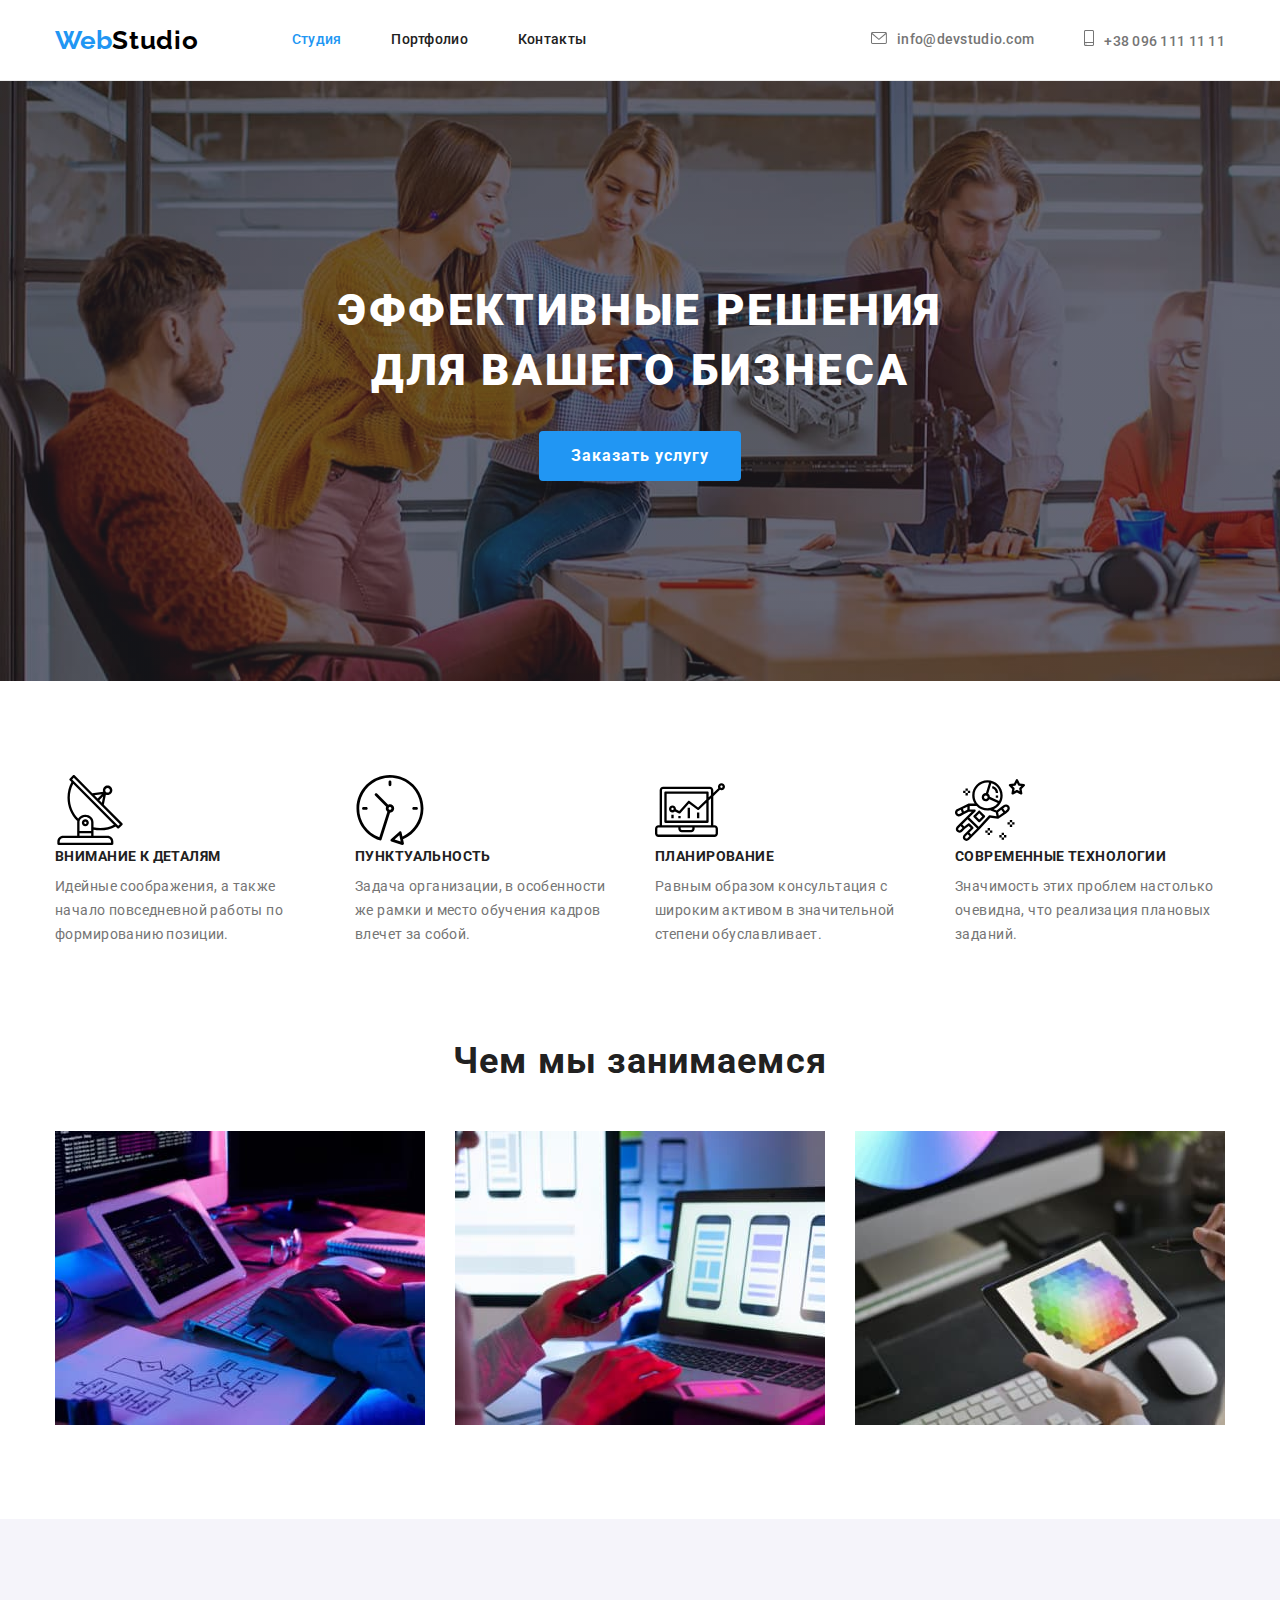
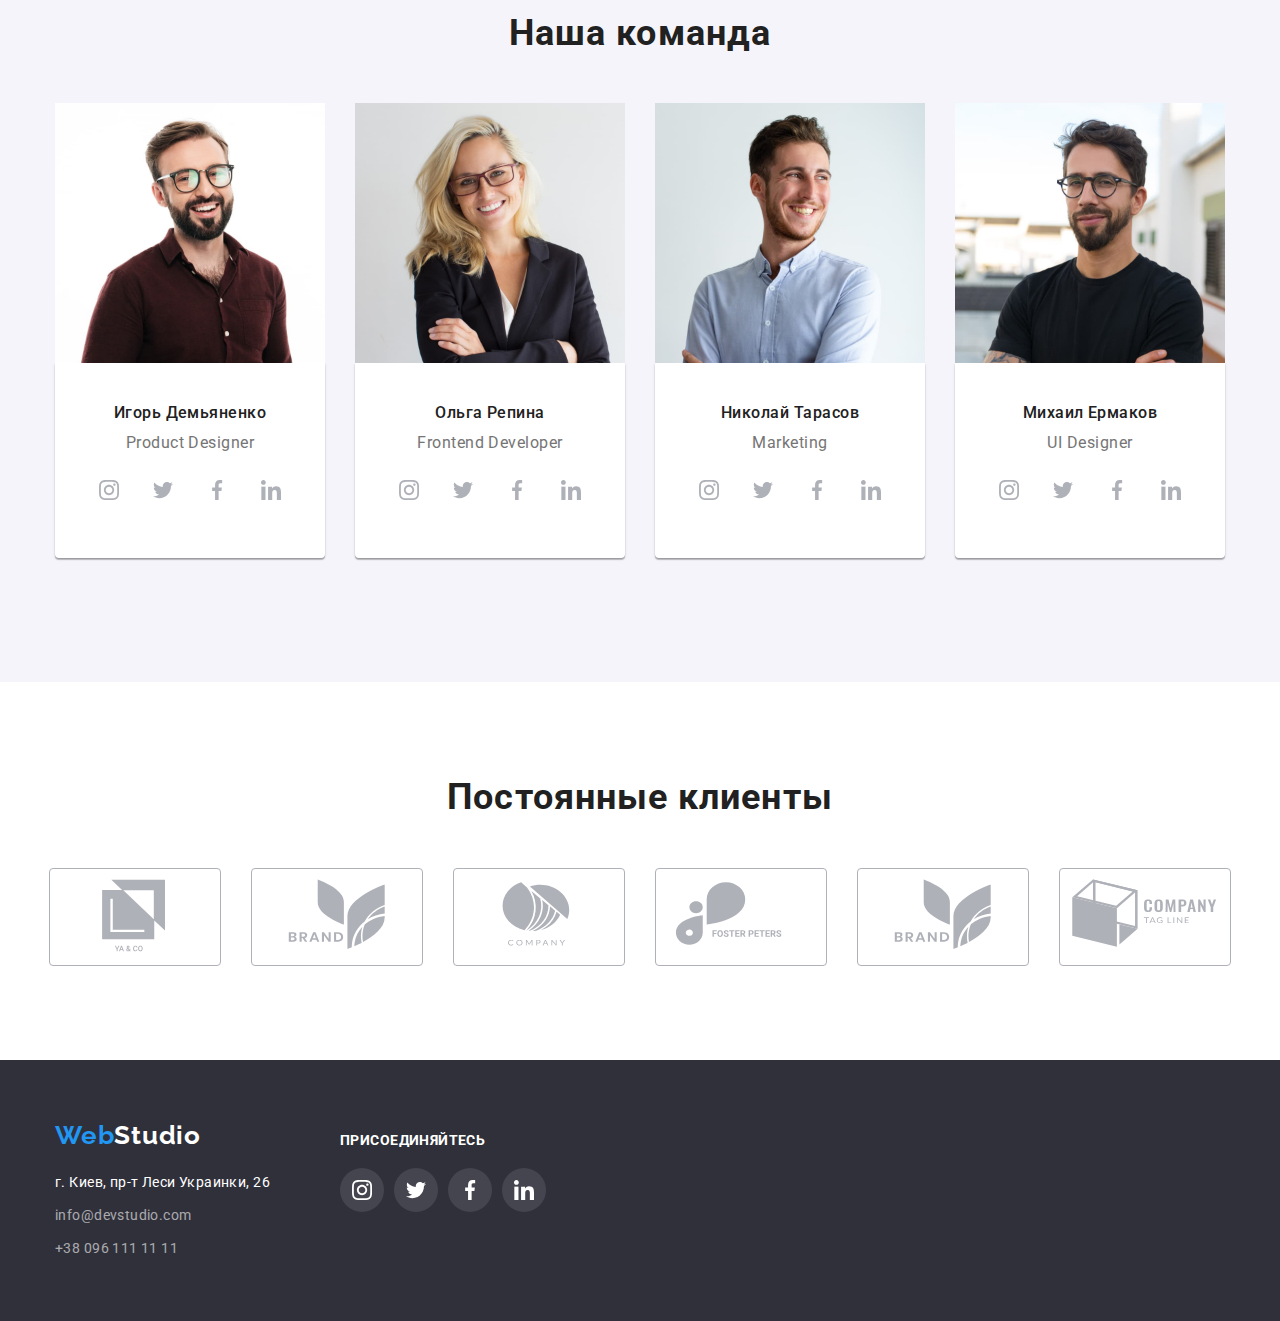
==== commit c317005e: "изменения7" ====
--- a/index.html
+++ b/index.html
@@ -49,18 +49,38 @@
         <div class="container">
         <ul class="section-one-list list">
             <li class="section-one-item icon-antenna">
+            <div class="section-soc">
+                    <svg class="section-soc-icon" width="70" height="70">
+                        <use href="./images/symbol-symbol.svg#icon-antenna"></use>
+                    </svg>
+                </div>
             <h3 class="section-one-subtitle">Внимание к деталям</h3>
                 <p class="section-one-text">Идейные соображения, а также начало повседневной работы по формированию позиции.</p>
             </li>
             <li class="section-one-item icon-clock">
+                <div class="section-soc">
+                    <svg class="section-soc-icon" width="70" height="70">
+                        <use href="./images/symbol-symbol.svg#icon-clock"></use>
+                    </svg>
+                </div>
                 <h3 class="section-one-subtitle">Пунктуальность</h3>
                 <p class="section-one-text">Задача организации, в особенности же рамки и место обучения кадров влечет за собой.</p>
             </li>
             <li class="section-one-item icon-diagram">
+                <div class="section-soc">
+                    <svg class="section-soc-icon" width="70" height="70">
+                        <use href="./images/symbol-symbol.svg#icon-diagram"></use>
+                    </svg>
+                </div>
                 <h3 class="section-one-subtitle">Планирование</h3>
                 <p class="section-one-text">Равным образом консультация с широким активом в значительной степени обуславливает.</p>
             </li>
             <li class="section-one-item icon-astronaut">
+                <div class="section-soc">
+                    <svg class="section-soc-icon" width="70" height="70">
+                        <use href="./images/symbol-symbol.svg#icon-astronaut"></use>
+                    </svg>
+                </div>
             <h3 class="section-one-subtitle">Современные технологии</h3>
                 <p class="section-one-text">Значимость этих проблем настолько очевидна, что реализация плановых заданий.</p>
             </li>
--- a/css/styles.css
+++ b/css/styles.css
@@ -235,6 +235,8 @@
     margin-bottom: 30px;
 }
 
+/
+/*
 .section-one-item::before{
     display: block;
     content: '';
@@ -261,6 +263,18 @@
 .icon-astronaut::before {
     background-image: url('../images/astronaut.svg');
 }
+*/
+
+.section-soc{
+    display:flex;
+    justify-content:center;
+    align-items:center;
+    width: 270px;
+    height: 120px;
+    background-color: #F5F4FA;
+    border-radius:4px;
+}
+
 
 .section-one-item:nth-child(4n) {
     margin-right: 0;
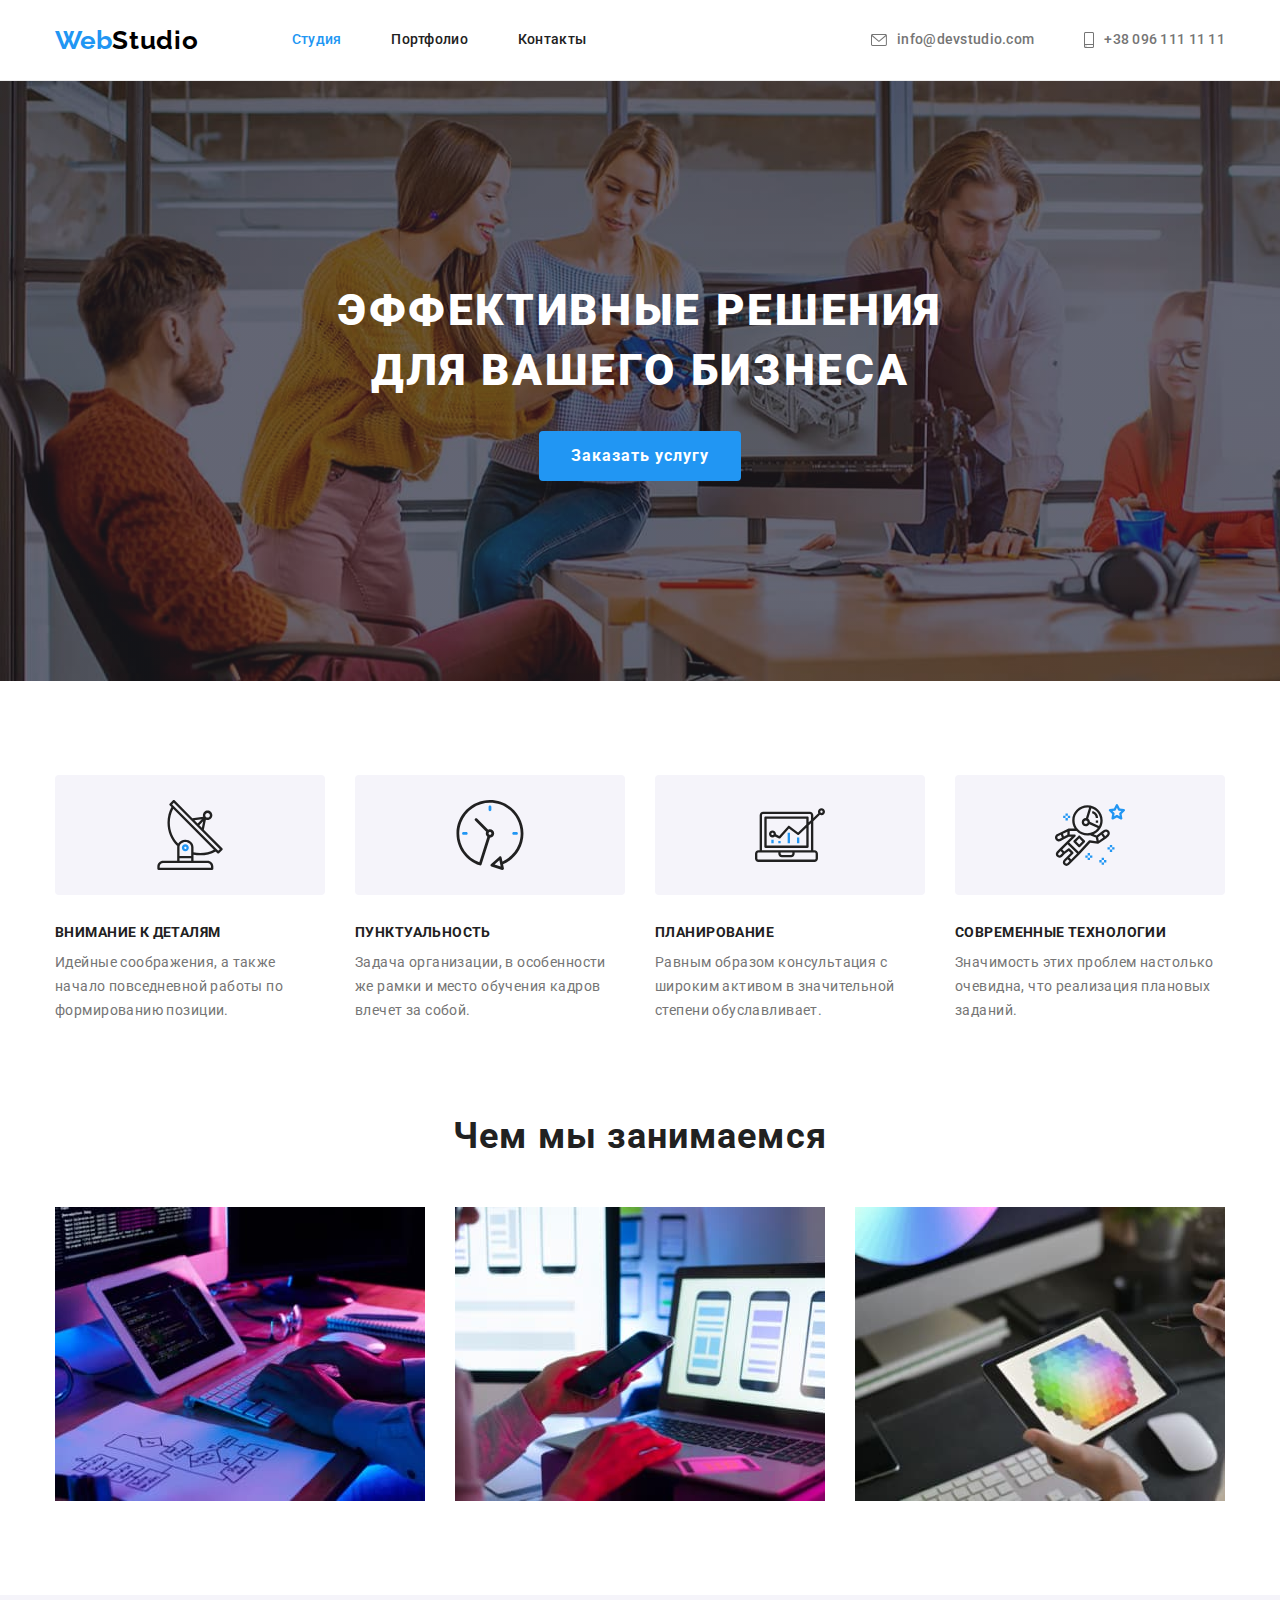
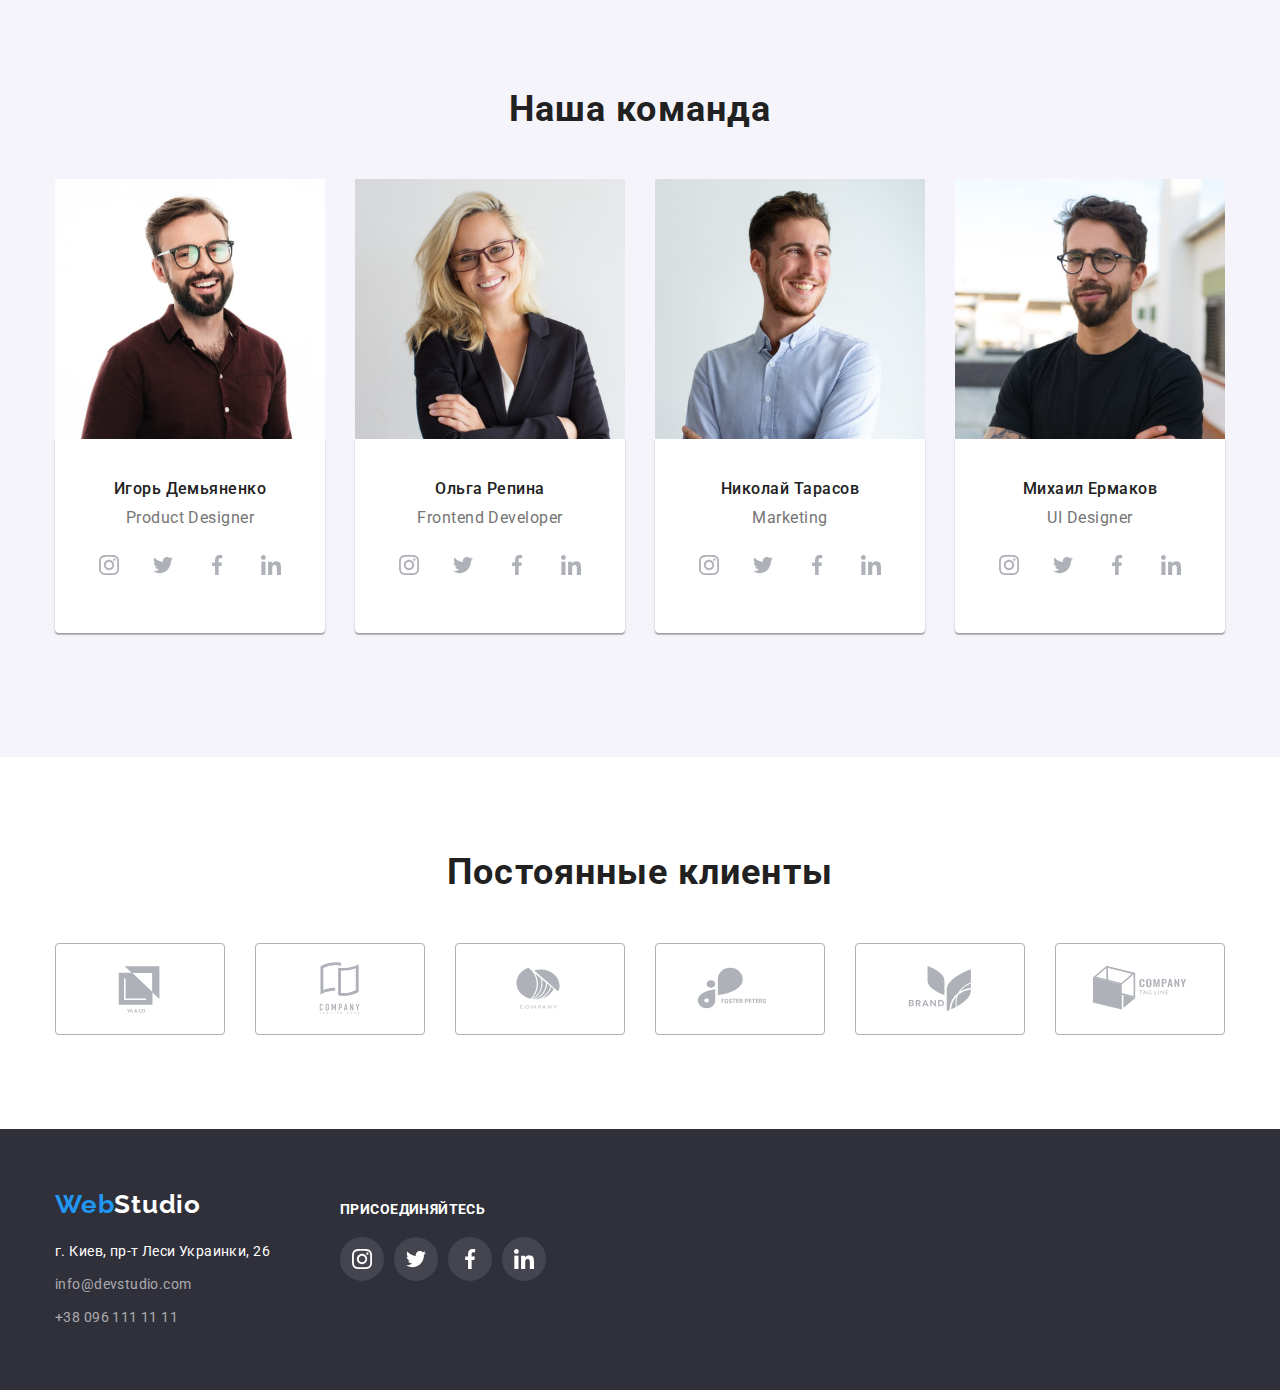
==== commit bf97e8bb: "изменения9" ====
--- a/index.html
+++ b/index.html
@@ -26,12 +26,12 @@
     <ul class="mailto-tel list">
      <li class="mailto-tel-item"><a href="mailto:info@devstudio.com" class="header-mailto link">
         <svg class="mailto-tel-soc-icon" width="16" height="12">
-            <use href="./images/symbol.svg#icon-envelope-hover-1"></use>
+            <use href="./images/symbol-new.svg#icon-envelope-hover-1"></use>
         </svg>info@devstudio.com</a>
     </li>
      <li class="mailto-tel-item"><a href="tel:+380961111111" class="header-tel link">
          <svg class="mailto-tel-soc-icon" width="10" height="16">
-        <use href="./images/symbol.svg#icon-smartphone-1"></use>
+        <use href="./images/symbol-new.svg#icon-smartphone-1"></use>
     </svg>+38 096 111 11 11</a>
     </li>
   </div>
@@ -48,37 +48,37 @@
          <h2 class="visually-hidden">Наши обязанности</h2>
         <div class="container">
         <ul class="section-one-list list">
-            <li class="section-one-item icon-antenna">
+            <li class="section-one-item">
             <div class="section-soc">
                     <svg class="section-soc-icon" width="70" height="70">
-                        <use href="./images/symbol-symbol.svg#icon-antenna"></use>
+                        <use href="./images/symbol-new.svg#icon-antenna"></use>
                     </svg>
                 </div>
             <h3 class="section-one-subtitle">Внимание к деталям</h3>
                 <p class="section-one-text">Идейные соображения, а также начало повседневной работы по формированию позиции.</p>
             </li>
-            <li class="section-one-item icon-clock">
+            <li class="section-one-item">
                 <div class="section-soc">
                     <svg class="section-soc-icon" width="70" height="70">
-                        <use href="./images/symbol-symbol.svg#icon-clock"></use>
+                        <use href="./images/symbol-new.svg#icon-clock"></use>
                     </svg>
                 </div>
                 <h3 class="section-one-subtitle">Пунктуальность</h3>
                 <p class="section-one-text">Задача организации, в особенности же рамки и место обучения кадров влечет за собой.</p>
             </li>
-            <li class="section-one-item icon-diagram">
+            <li class="section-one-item">
                 <div class="section-soc">
                     <svg class="section-soc-icon" width="70" height="70">
-                        <use href="./images/symbol-symbol.svg#icon-diagram"></use>
+                        <use href="./images/symbol-new.svg#icon-diagram"></use>
                     </svg>
                 </div>
                 <h3 class="section-one-subtitle">Планирование</h3>
                 <p class="section-one-text">Равным образом консультация с широким активом в значительной степени обуславливает.</p>
             </li>
-            <li class="section-one-item icon-astronaut">
+            <li class="section-one-item">
                 <div class="section-soc">
                     <svg class="section-soc-icon" width="70" height="70">
-                        <use href="./images/symbol-symbol.svg#icon-astronaut"></use>
+                        <use href="./images/symbol-new.svg#icon-astronaut"></use>
                     </svg>
                 </div>
             <h3 class="section-one-subtitle">Современные технологии</h3>
@@ -111,28 +111,28 @@
                     <li class="team-soc-item">
                         <a href="" class="team-soc-link">
                         <svg class="team-soc-icon" width="20" height="20">
-                            <use href="./images/symbol-defs.svg#icon-instagram-2"></use>
-                        </svg>
-                        </a>
-                    </li>
-                    <li class="team-soc-item">
-                        <a href="" class="team-soc-link">
-                            <svg class="team-soc-icon" width="20" height="20">
-                                <use href="./images/symbol-defs.svg#icon-twitter-1"></use>
-                            </svg>
-                        </a>
-                    </li>
-                    <li class="team-soc-item">
-                        <a href="" class="team-soc-link">
-                            <svg class="team-soc-icon" width="20" height="20">
-                                <use href="./images/symbol-defs.svg#icon-facebook-1"></use>
-                            </svg>
-                        </a>
-                    </li>
-                    <li class="team-soc-item">
-                        <a href="" class="team-soc-link">
-                            <svg class="team-soc-icon" width="20" height="20">
-                                <use href="./images/symbol-defs.svg#icon-linkedin-1"></use>
+                            <use href="./images/symbol-new.svg#icon-instagram-2"></use>
+                        </svg>
+                        </a>
+                    </li>
+                    <li class="team-soc-item">
+                        <a href="" class="team-soc-link">
+                            <svg class="team-soc-icon" width="20" height="20">
+                                <use href="./images/symbol-new.svg#icon-twitter-1"></use>
+                            </svg>
+                        </a>
+                    </li>
+                    <li class="team-soc-item">
+                        <a href="" class="team-soc-link">
+                            <svg class="team-soc-icon" width="20" height="20">
+                                <use href="./images/symbol-new.svg#icon-facebook-1"></use>
+                            </svg>
+                        </a>
+                    </li>
+                    <li class="team-soc-item">
+                        <a href="" class="team-soc-link">
+                            <svg class="team-soc-icon" width="20" height="20">
+                                <use href="./images/symbol-new.svg#icon-linkedin-1"></use>
                             </svg>
                         </a>
                     </li>
@@ -147,28 +147,28 @@
                     <li class="team-soc-item">
                         <a href="" class="team-soc-link">
                             <svg class="team-soc-icon" width="20" height="20">
-                                <use href="./images/symbol-defs.svg#icon-instagram-2"></use>
-                            </svg>
-                        </a>
-                    </li>
-                    <li class="team-soc-item">
-                        <a href="" class="team-soc-link">
-                            <svg class="team-soc-icon" width="20" height="20">
-                                <use href="./images/symbol-defs.svg#icon-twitter-1"></use>
-                            </svg>
-                        </a>
-                    </li>
-                    <li class="team-soc-item">
-                        <a href="" class="team-soc-link">
-                            <svg class="team-soc-icon" width="20" height="20">
-                                <use href="./images/symbol-defs.svg#icon-facebook-1"></use>
-                            </svg>
-                        </a>
-                    </li>
-                    <li class="team-soc-item">
-                        <a href="" class="team-soc-link">
-                            <svg class="team-soc-icon" width="20" height="20">
-                                <use href="./images/symbol-defs.svg#icon-linkedin-1"></use>
+                                <use href="./images/symbol-new.svg#icon-instagram-2"></use>
+                            </svg>
+                        </a>
+                    </li>
+                    <li class="team-soc-item">
+                        <a href="" class="team-soc-link">
+                            <svg class="team-soc-icon" width="20" height="20">
+                                <use href="./images/symbol-new.svg#icon-twitter-1"></use>
+                            </svg>
+                        </a>
+                    </li>
+                    <li class="team-soc-item">
+                        <a href="" class="team-soc-link">
+                            <svg class="team-soc-icon" width="20" height="20">
+                                <use href="./images/symbol-new.svg#icon-facebook-1"></use>
+                            </svg>
+                        </a>
+                    </li>
+                    <li class="team-soc-item">
+                        <a href="" class="team-soc-link">
+                            <svg class="team-soc-icon" width="20" height="20">
+                                <use href="./images/symbol-new.svg#icon-linkedin-1"></use>
                             </svg>
                         </a>
                     </li>
@@ -183,28 +183,28 @@
                     <li class="team-soc-item">
                         <a href="" class="team-soc-link">
                             <svg class="team-soc-icon" width="20" height="20">
-                                <use href="./images/symbol-defs.svg#icon-instagram-2"></use>
-                            </svg>
-                        </a>
-                    </li>
-                    <li class="team-soc-item">
-                        <a href="" class="team-soc-link">
-                            <svg class="team-soc-icon" width="20" height="20">
-                                <use href="./images/symbol-defs.svg#icon-twitter-1"></use>
-                            </svg>
-                        </a>
-                    </li>
-                    <li class="team-soc-item">
-                        <a href="" class="team-soc-link">
-                            <svg class="team-soc-icon" width="20" height="20">
-                                <use href="./images/symbol-defs.svg#icon-facebook-1"></use>
-                            </svg>
-                        </a>
-                    </li>
-                    <li class="team-soc-item">
-                        <a href="" class="team-soc-link">
-                            <svg class="team-soc-icon" width="20" height="20">
-                                <use href="./images/symbol-defs.svg#icon-linkedin-1"></use>
+                                <use href="./images/symbol-new.svg#icon-instagram-2"></use>
+                            </svg>
+                        </a>
+                    </li>
+                    <li class="team-soc-item">
+                        <a href="" class="team-soc-link">
+                            <svg class="team-soc-icon" width="20" height="20">
+                                <use href="./images/symbol-new.svg#icon-twitter-1"></use>
+                            </svg>
+                        </a>
+                    </li>
+                    <li class="team-soc-item">
+                        <a href="" class="team-soc-link">
+                            <svg class="team-soc-icon" width="20" height="20">
+                                <use href="./images/symbol-new.svg#icon-facebook-1"></use>
+                            </svg>
+                        </a>
+                    </li>
+                    <li class="team-soc-item">
+                        <a href="" class="team-soc-link">
+                            <svg class="team-soc-icon" width="20" height="20">
+                                <use href="./images/symbol-new.svg#icon-linkedin-1"></use>
                             </svg>
                         </a>
                     </li>
@@ -219,28 +219,28 @@
                     <li class="team-soc-item">
                         <a href="" class="team-soc-link">
                             <svg class="team-soc-icon" width="20" height="20">
-                                <use href="./images/symbol-defs.svg#icon-instagram-2"></use>
-                            </svg>
-                        </a>
-                    </li>
-                    <li class="team-soc-item">
-                        <a href="" class="team-soc-link">
-                            <svg class="team-soc-icon" width="20" height="20">
-                                <use href="./images/symbol-defs.svg#icon-twitter-1"></use>
-                            </svg>
-                        </a>
-                    </li>
-                    <li class="team-soc-item">
-                        <a href="" class="team-soc-link">
-                            <svg class="team-soc-icon" width="20" height="20">
-                                <use href="./images/symbol-defs.svg#icon-facebook-1"></use>
-                            </svg>
-                        </a>
-                    </li>
-                    <li class="team-soc-item">
-                        <a href="" class="team-soc-link">
-                            <svg class="team-soc-icon" width="20" height="20">
-                                <use href="./images/symbol-defs.svg#icon-linkedin-1"></use>
+                                <use href="./images/symbol-new.svg#icon-instagram-2"></use>
+                            </svg>
+                        </a>
+                    </li>
+                    <li class="team-soc-item">
+                        <a href="" class="team-soc-link">
+                            <svg class="team-soc-icon" width="20" height="20">
+                                <use href="./images/symbol-new.svg#icon-twitter-1"></use>
+                            </svg>
+                        </a>
+                    </li>
+                    <li class="team-soc-item">
+                        <a href="" class="team-soc-link">
+                            <svg class="team-soc-icon" width="20" height="20">
+                                <use href="./images/symbol-new.svg#icon-facebook-1"></use>
+                            </svg>
+                        </a>
+                    </li>
+                    <li class="team-soc-item">
+                        <a href="" class="team-soc-link">
+                            <svg class="team-soc-icon" width="20" height="20">
+                                <use href="./images/symbol-new.svg#icon-linkedin-1"></use>
                             </svg>
                         </a>
                     </li>
@@ -256,41 +256,41 @@
             <ul class= "clients-soc-list list">
                 <li class="clients-soc-item">
                     <a href="" class="clients-soc-link">
-                        <svg class="clients-soc-icon" width="170" height="92">
-                            <use href="./images/symbol-logo.svg#icon-Logo"></use>
-                        </svg>
-                    </a>
-                </li>
-                <li class="clients-soc-item">
-                    <a href="" class="clients-soc-link">
-                        <svg class="clients-soc-icon" width="170" height="92">
-                            <use href="./images/symbol-logo.svg#icon-Logo-1"></use>
-                        </svg>
-                    </a>
-                <li class="clients-soc-item">
-                    <a href="" class="clients-soc-link">
-                        <svg class="clients-soc-icon" width="170" height="92">
-                            <use href="./images/symbol-logo.svg#icon-Logo-2"></use>
-                        </svg>
-                    </a>
-                </li>
-                <li class="clients-soc-item">
-                    <a href="" class="clients-soc-link">
-                        <svg class="clients-soc-icon" width="170" height="92">
-                            <use href="./images/symbol-logo.svg#icon-Logo-3"></use>
-                        </svg>
-                    </a>
-                <li class="clients-soc-item">
-                    <a href="" class="clients-soc-link">
-                        <svg class="clients-soc-icon" width="170" height="92">
-                            <use href="./images/symbol-logo.svg#icon-Logo-4"></use>
-                        </svg>
-                    </a>
-                </li>
-                <li class="clients-soc-item">
-                    <a href="" class="clients-soc-link">
-                        <svg class="clients-soc-icon" width="170" height="92">
-                            <use href="./images/symbol-logo.svg#icon-Logo-5"></use>
+                        <svg class="clients-soc-icon" width="106" height="60">
+                            <use href="./images/symbol-new.svg#icon-Logo"></use>
+                        </svg>
+                    </a>
+                </li>
+                <li class="clients-soc-item">
+                    <a href="" class="clients-soc-link">
+                        <svg class="clients-soc-icon" width="106" height="60">
+                            <use href="./images/symbol-new.svg#icon-Logo-1"></use>
+                        </svg>
+                    </a>
+                <li class="clients-soc-item">
+                    <a href="" class="clients-soc-link">
+                        <svg class="clients-soc-icon" width="106" height="60">
+                            <use href="./images/symbol-new.svg#icon-Logo-2"></use>
+                        </svg>
+                    </a>
+                </li>
+                <li class="clients-soc-item">
+                    <a href="" class="clients-soc-link">
+                        <svg class="clients-soc-icon" width="106" height="60">
+                            <use href="./images/symbol-new.svg#icon-Logo-3"></use>
+                        </svg>
+                    </a>
+                <li class="clients-soc-item">
+                    <a href="" class="clients-soc-link">
+                        <svg class="clients-soc-icon" width="106" height="60">
+                            <use href="./images/symbol-new.svg#icon-Logo-4"></use>
+                        </svg>
+                    </a>
+                </li>
+                <li class="clients-soc-item">
+                    <a href="" class="clients-soc-link">
+                        <svg class="clients-soc-icon" width="106" height="60">
+                            <use href="./images/symbol-new.svg#icon-Logo-5"></use>
                         </svg>
                     </a>
             </ul>
@@ -314,28 +314,28 @@
                 <li class="footer-soc-item">
                     <a href="" class="footer-soc-link">
                         <svg class="footer-soc-icon" width="20" height="20">
-                            <use href="./images/symbol-defs.svg#icon-instagram-2"></use>
+                            <use href="./images/symbol-new.svg#icon-instagram-2"></use>
                         </svg>
                     </a>
                 </li>
                 <li class="footer-soc-item">
                     <a href="" class="footer-soc-link">
                         <svg class="footer-soc-icon" width="20" height="20">
-                            <use href="./images/symbol-defs.svg#icon-twitter-1"></use>
+                            <use href="./images/symbol-new.svg#icon-twitter-1"></use>
                         </svg>
                     </a>
                 </li>
                 <li class="footer-soc-item">
                     <a href="" class="footer-soc-link">
                         <svg class="footer-soc-icon" width="20" height="20">
-                            <use href="./images/symbol-defs.svg#icon-facebook-1"></use>
+                            <use href="./images/symbol-new.svg#icon-facebook-1"></use>
                         </svg>
                     </a>
                 </li>
                 <li class="footer-soc-item">
                     <a href="" class="footer-soc-link">
                         <svg class="footer-soc-icon" width="20" height="20">
-                            <use href="./images/symbol-defs.svg#icon-linkedin-1"></use>
+                            <use href="./images/symbol-new.svg#icon-linkedin-1"></use>
                         </svg>
                     </a>
                 </li>
--- a/css/styles.css
+++ b/css/styles.css
@@ -7,6 +7,7 @@
 html{
     box-sizing: border-box;
 }
+
 
 *, 
 *::before, 
@@ -143,6 +144,9 @@
     line-height: 1.14;
     letter-spacing: 0.02em;
     color: var(--header-color);
+    display: flex;
+    justify-content: center;
+    align-items: center;
 }
 
 .mailto-tel{
@@ -235,7 +239,6 @@
     margin-bottom: 30px;
 }
 
-/
 /*
 .section-one-item::before{
     display: block;
@@ -265,14 +268,15 @@
 }
 */
 
-.section-soc{
-    display:flex;
-    justify-content:center;
-    align-items:center;
+.section-soc {
+    display: flex;
+    justify-content: center;
+    align-items: center;
     width: 270px;
     height: 120px;
     background-color: #F5F4FA;
-    border-radius:4px;
+    border-radius: 4px;
+    margin-bottom: 30px;
 }
 
 
@@ -454,11 +458,15 @@
 }
 
 .clients-soc-link{
+    width: 170px;
+    height: 92px;
     border: 1px solid #AFB1B8;
     box-sizing: border-box;
     border-radius: 4px;
-    display: block;
     color: #AFB1B8;
+    display: flex;
+    justify-content: center;
+    align-items: center;
 }
 
 .clients-soc-icon {
@@ -469,6 +477,7 @@
 .clients-link:focus {
     background-color: #FFFFFF;
     color: #2196F3;
+    border: 1px solid #2196F3;
 }
 
 .clients-soc-list{
